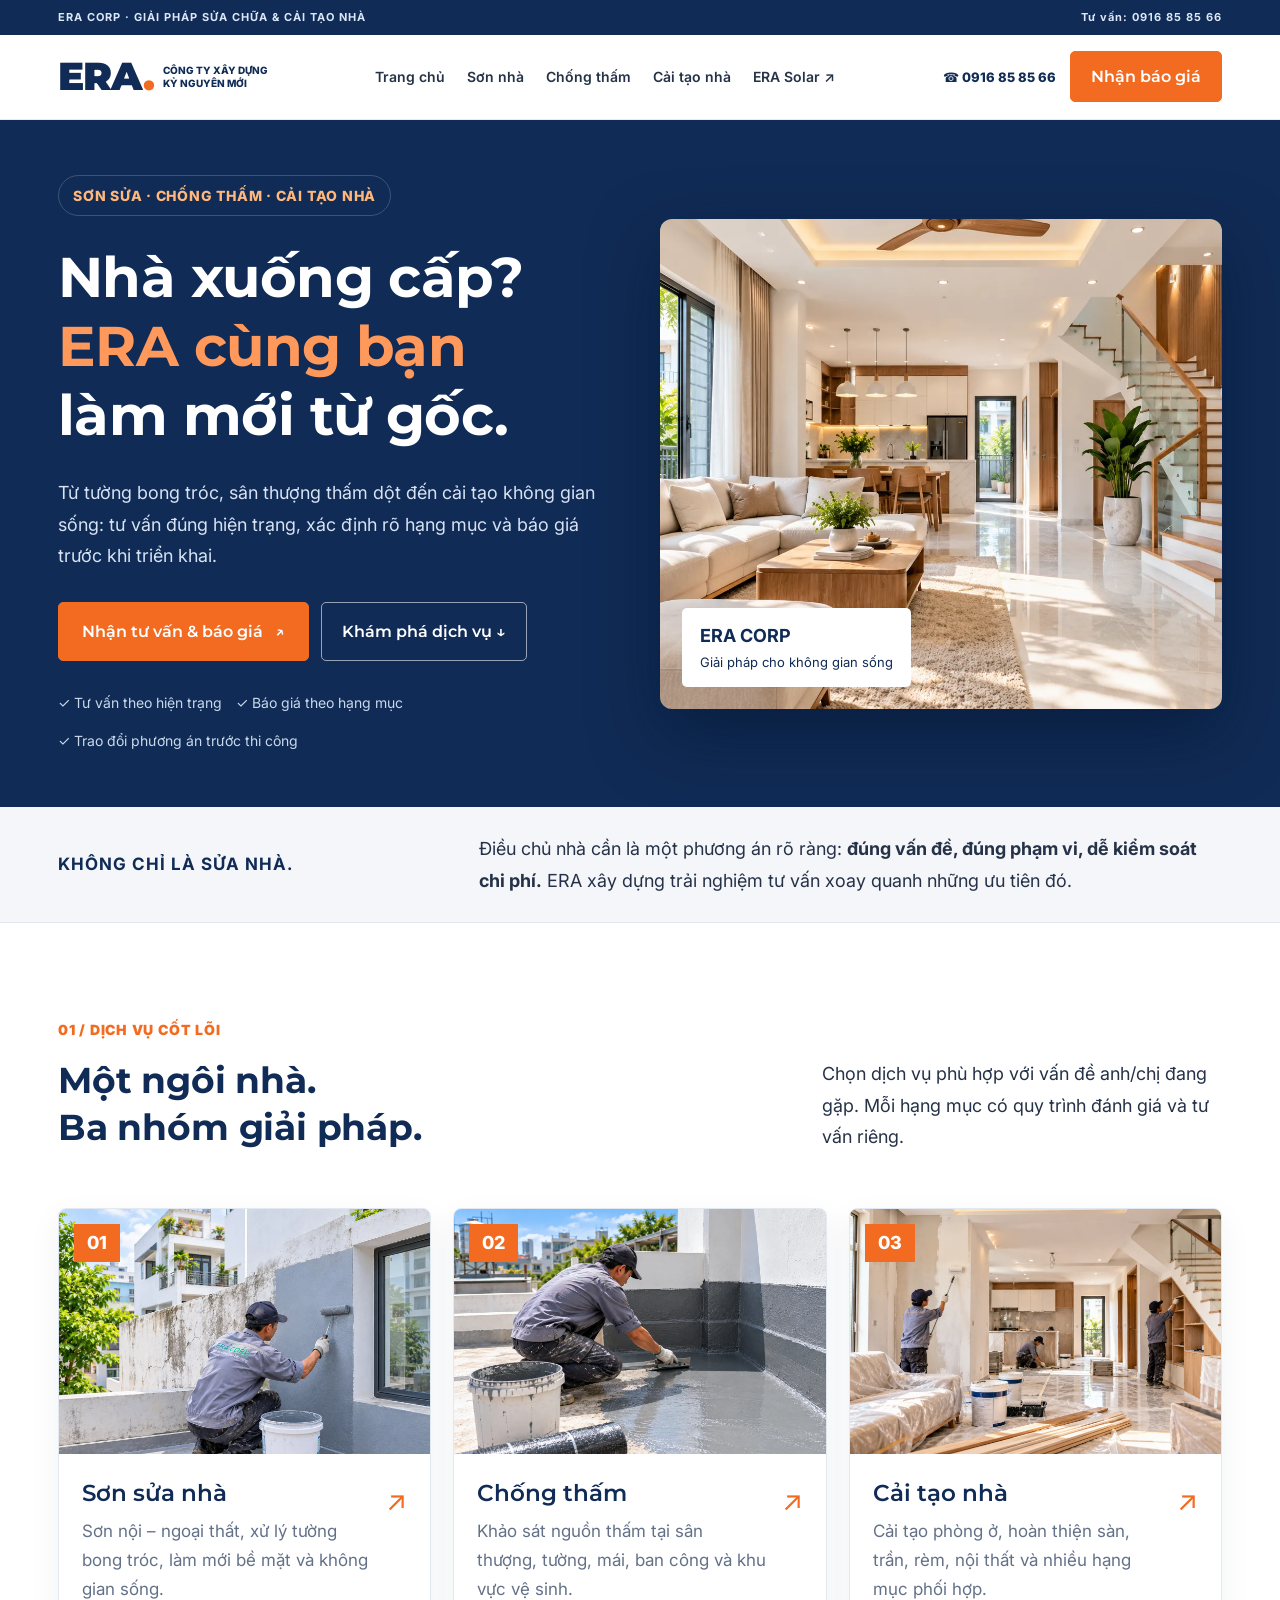
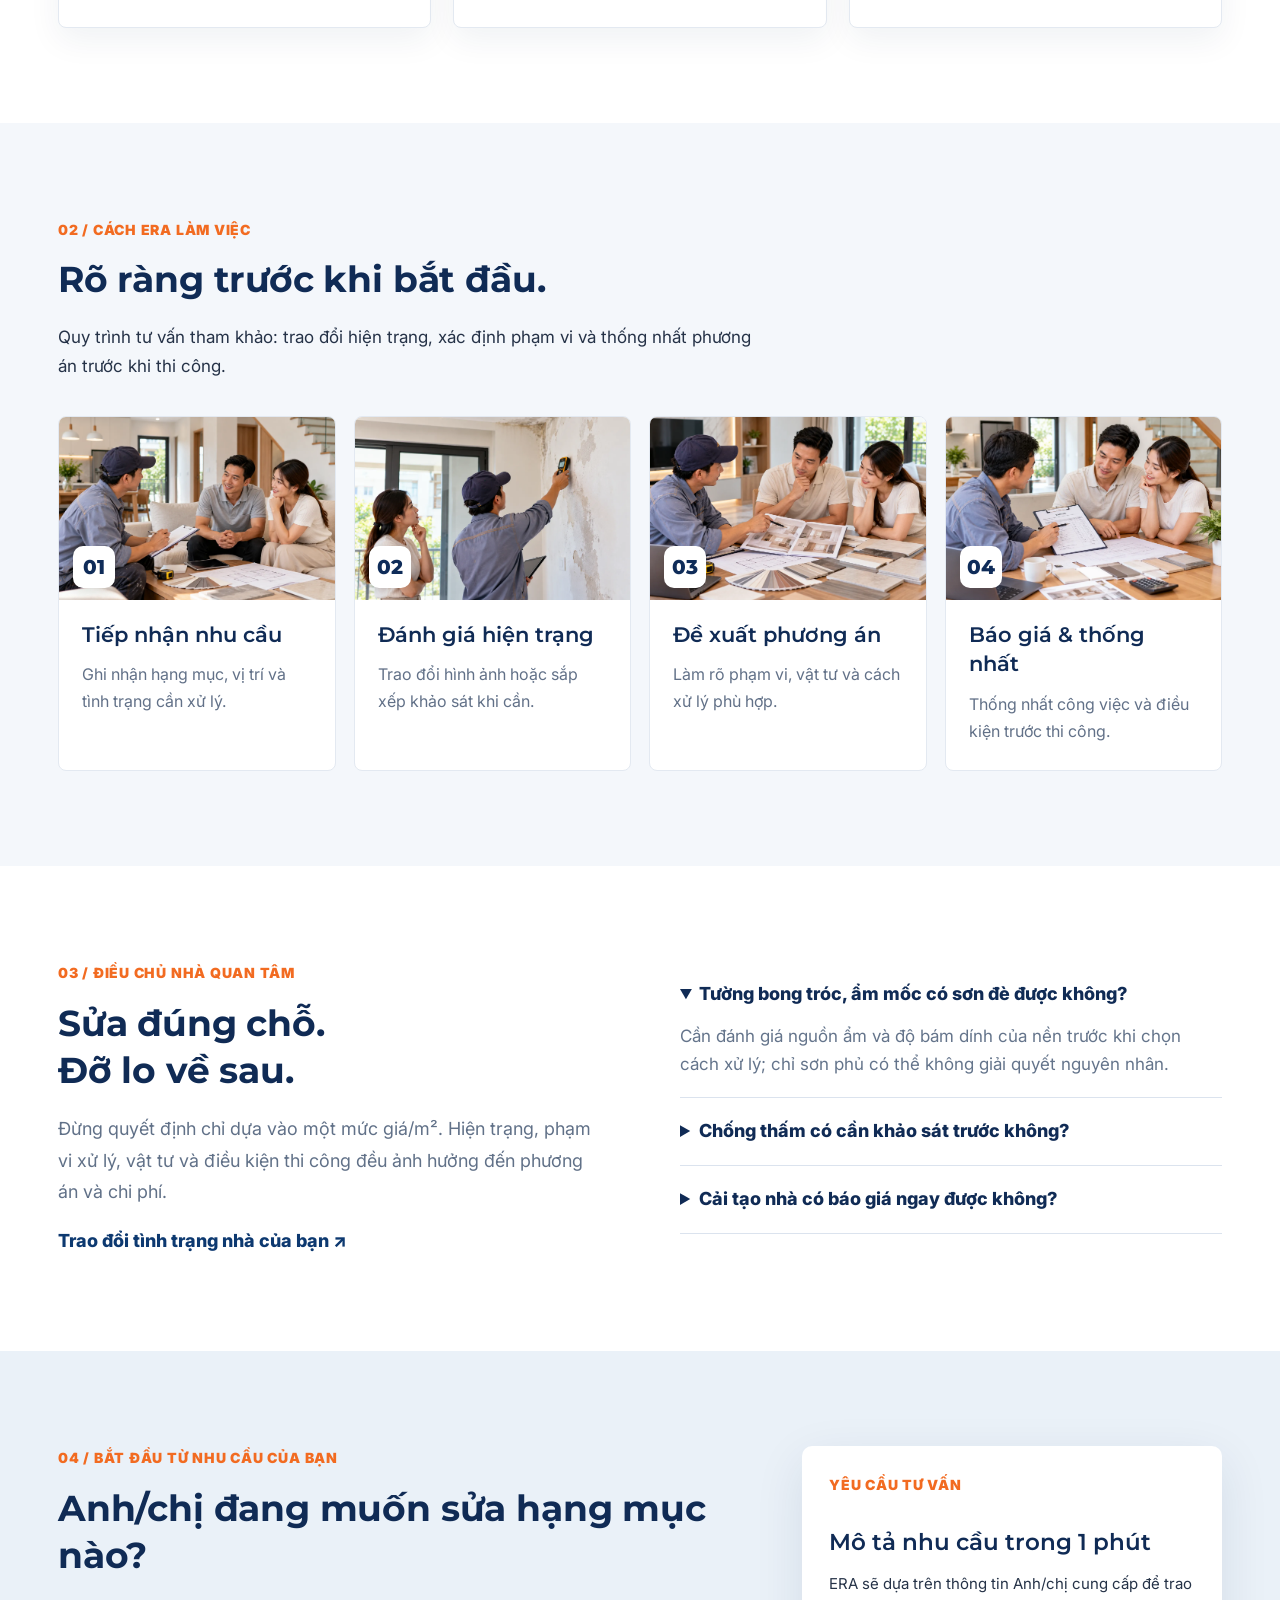
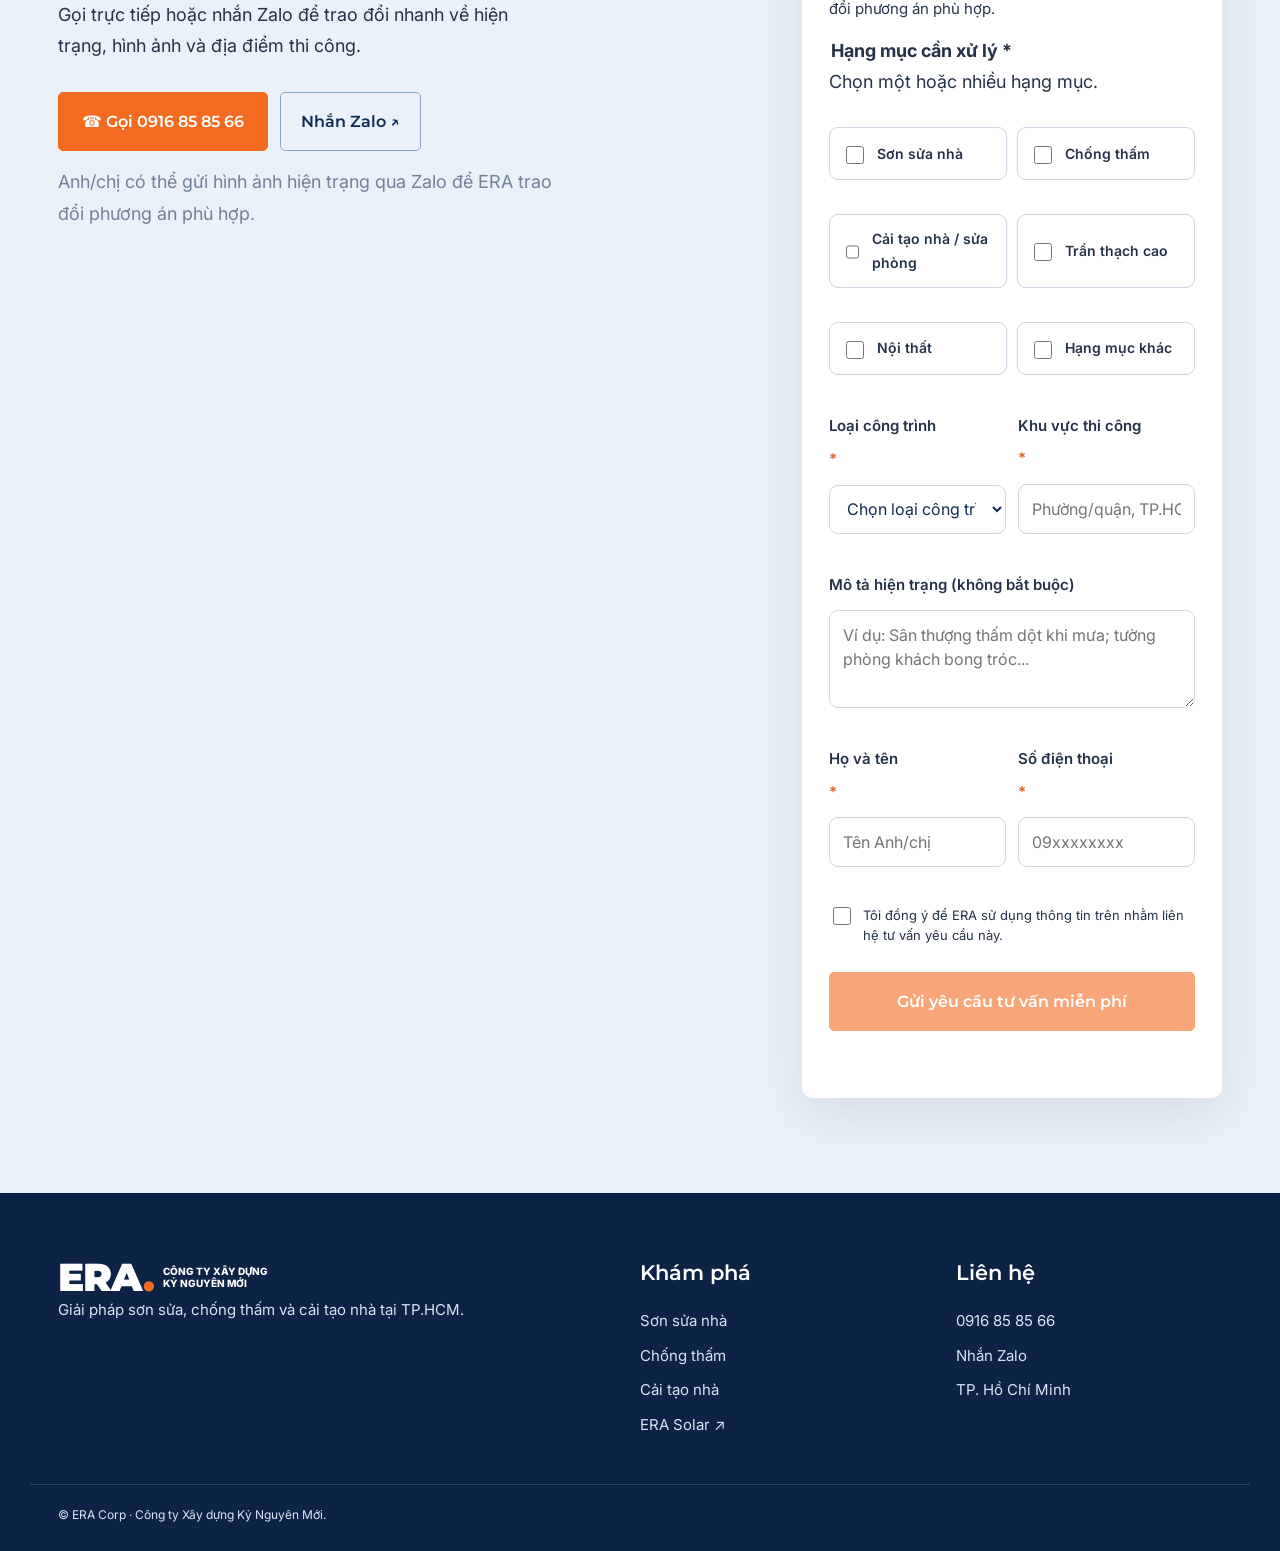
==== index.html @ efccf872 "Remove Zalo handoff and keep single direct lead submission CTA" ====
<!doctype html><html lang="vi"><head><meta charset="utf-8"><meta name="viewport" content="width=device-width,initial-scale=1"><meta name="description" content="ERA Corp - tư vấn sơn sửa nhà, chống thấm và cải tạo nhà tại TP.HCM. Trao đổi hiện trạng, nhận phương án và báo giá theo hạng mục."><title>ERA Corp | Sơn sửa, Chống thấm & Cải tạo nhà TP.HCM</title><link rel="stylesheet" href="./assets/css/style.css?v=20261025multi2"><link rel="preconnect" href="https://fonts.googleapis.com"><link rel="preconnect" href="https://fonts.gstatic.com" crossorigin><link href="https://fonts.googleapis.com/css2?family=Inter:wght@400;500;600;700;800&family=Montserrat:wght@600;700;800;900&display=swap" rel="stylesheet"></head><body>
<div class="topstrip"><div class="wrap topinner"><span>ERA CORP · GIẢI PHÁP SỬA CHỮA & CẢI TẠO NHÀ</span><a href="tel:0916858566">Tư vấn: 0916 85 85 66</a></div></div>
<header class="header"><div class="wrap nav"><a class="brandmark" href="./"><strong>ERA<span>.</span></strong><small>CÔNG TY XÂY DỰNG<br>KỶ NGUYÊN MỚI</small></a><nav class="links" id="era-navigation"><a href="./">Trang chủ</a><a href="./son-nha/">Sơn nhà</a><a href="./chong-tham/">Chống thấm</a><a href="./cai-tao-nha/">Cải tạo nhà</a><a href="https://solar.eracorp.vn/" target="_blank" rel="noopener noreferrer">ERA Solar ↗</a></nav><div class="navright"><a class="navphone" href="tel:0916858566">☎ 0916 85 85 66</a><a class="btn" href="#tu-van">Nhận báo giá</a><button class="menu-toggle" type="button" aria-label="Mở menu" aria-expanded="false" aria-controls="era-navigation">☰</button></div></div></header>
<main><section class="newhero"><div class="wrap herowrap"><div class="hero-copy"><div class="pill">SƠN SỬA · CHỐNG THẤM · CẢI TẠO NHÀ</div><h1>Nhà xuống cấp?<br><em>ERA cùng bạn</em><br>làm mới từ gốc.</h1><p class="hero-desc">Từ tường bong tróc, sân thượng thấm dột đến cải tạo không gian sống: tư vấn đúng hiện trạng, xác định rõ hạng mục và báo giá trước khi triển khai.</p><div class="hero-buttons"><a class="btn btn-large" href="#tu-van">Nhận tư vấn & báo giá <span>↗</span></a><a class="btn btn-ghost" href="#dich-vu">Khám phá dịch vụ ↓</a></div><div class="trustline"><span>✓ Tư vấn theo hiện trạng</span><span>✓ Báo giá theo hạng mục</span><span>✓ Trao đổi phương án trước thi công</span></div></div><div class="hero-photo"><img width="1600" height="900" src="./assets/Phòng khách hiện đại ngập nắng (1).webp" alt="Không gian nhà phố Việt Nam sáng thoáng sau cải tạo" loading="eager"><div class="photo-tag"><b>ERA CORP</b><span>Giải pháp cho không gian sống</span></div></div></div></section>
<section class="introline"><div class="wrap intro-grid"><b>KHÔNG CHỈ LÀ SỬA NHÀ.</b><p>Điều chủ nhà cần là một phương án rõ ràng: <strong>đúng vấn đề, đúng phạm vi, dễ kiểm soát chi phí.</strong> ERA xây dựng trải nghiệm tư vấn xoay quanh những ưu tiên đó.</p></div></section>
<section class="section" id="dich-vu"><div class="wrap"><div class="section-heading"><div><div class="eyebrow">01 / DỊCH VỤ CỐT LÕI</div><h2>Một ngôi nhà.<br>Ba nhóm giải pháp.</h2></div><p>Chọn dịch vụ phù hợp với vấn đề anh/chị đang gặp. Mỗi hạng mục có quy trình đánh giá và tư vấn riêng.</p></div><div class="service-grid">
<a class="service-card" href="./son-nha/"><div class="service-img"><img width="1200" height="900" src="./assets/Thợ sơn chống thấm cải tạo tường nhà.webp" alt="Thợ Việt Nam sơn sửa làm mới không gian sống" loading="lazy"><span>01</span></div><div class="service-body"><div><h3>Sơn sửa nhà</h3><p>Sơn nội – ngoại thất, xử lý tường bong tróc, làm mới bề mặt và không gian sống.</p></div><span class="arrow">↗</span></div></a>
<a class="service-card" href="./chong-tham/"><div class="service-img"><img width="1200" height="900" src="./assets/Thợ thi công chống thấm sân thượng.webp" alt="Thợ thi công chống thấm sân thượng nhà phố Việt Nam" loading="lazy"><span>02</span></div><div class="service-body"><div><h3>Chống thấm</h3><p>Khảo sát nguồn thấm tại sân thượng, tường, mái, ban công và khu vực vệ sinh.</p></div><span class="arrow">↗</span></div></a>
<a class="service-card" href="./cai-tao-nha/"><div class="service-img"><img width="1200" height="900" src="./assets/Cải tạo không gian sống hiện đại.webp" alt="Cải tạo nhà phố nâng cao công năng sử dụng" loading="lazy"><span>03</span></div><div class="service-body"><div><h3>Cải tạo nhà</h3><p>Cải tạo phòng ở, hoàn thiện sàn, trần, rèm, nội thất và nhiều hạng mục phối hợp.</p></div><span class="arrow">↗</span></div></a></div></div></section>
<section class="section process"><div class="wrap"><div class="eyebrow">02 / CÁCH ERA LÀM VIỆC</div><h2>Rõ ràng trước khi bắt đầu.</h2><p class="process-intro">Quy trình tư vấn tham khảo: trao đổi hiện trạng, xác định phạm vi và thống nhất phương án trước khi thi công.</p><div class="steps"><div class="step-card"><div class="step-visual"><img src="./assets/Tư vấn cải tạo nhà hiện đại (1).webp" alt="Tiếp nhận nhu cầu cải tạo sửa chữa nhà" width="1200" height="900" loading="lazy" decoding="async" onerror="this.hidden=true;this.nextElementSibling.hidden=false"><span class="step-image-fallback" hidden><svg viewBox="0 0 24 24" aria-hidden="true" fill="none" stroke="currentColor" stroke-width="1.8" stroke-linecap="round" stroke-linejoin="round"><path d="M7 3h10a2 2 0 0 1 2 2v14a2 2 0 0 1-2 2H7a2 2 0 0 1-2-2V5a2 2 0 0 1 2-2Z"/><path d="M10 17h4M9 7h6M9 11h4"/></svg></span><span class="step-number">01</span></div><h3>Tiếp nhận nhu cầu</h3><p>Ghi nhận hạng mục, vị trí và tình trạng cần xử lý.</p></div><div class="step-card"><div class="step-visual"><img src="./assets/Kiểm tra tường hư hỏng trong nhà.webp" alt="Kỹ thuật viên kiểm tra đánh giá hiện trạng tường nhà" width="1200" height="900" loading="lazy" decoding="async" onerror="this.hidden=true;this.nextElementSibling.hidden=false"><span class="step-image-fallback" hidden><svg viewBox="0 0 24 24" aria-hidden="true" fill="none" stroke="currentColor" stroke-width="1.8" stroke-linecap="round" stroke-linejoin="round"><path d="M3 20l6-6M10 4a7 7 0 1 1 0 14 7 7 0 0 1 0-14Z"/><path d="M7 11l2 2 4-5"/></svg></span><span class="step-number">02</span></div><h3>Đánh giá hiện trạng</h3><p>Trao đổi hình ảnh hoặc sắp xếp khảo sát khi cần.</p></div><div class="step-card"><div class="step-visual"><img src="./assets/Tư vấn thiết kế nội thất hiện đại.webp" alt="Trao đổi phương án cải tạo và lựa chọn vật tư" width="1200" height="900" loading="lazy" decoding="async" onerror="this.hidden=true;this.nextElementSibling.hidden=false"><span class="step-image-fallback" hidden><svg viewBox="0 0 24 24" aria-hidden="true" fill="none" stroke="currentColor" stroke-width="1.8" stroke-linecap="round" stroke-linejoin="round"><path d="M4 4h16v16H4zM9 4v16M4 10h16M13 14h4M13 17h3"/></svg></span><span class="step-number">03</span></div><h3>Đề xuất phương án</h3><p>Làm rõ phạm vi, vật tư và cách xử lý phù hợp.</p></div><div class="step-card"><div class="step-visual"><img src="./assets/Tư vấn báo giá cải tạo nhà.webp" alt="Tư vấn báo giá và thống nhất hạng mục thi công" width="1200" height="900" loading="lazy" decoding="async" onerror="this.hidden=true;this.nextElementSibling.hidden=false"><span class="step-image-fallback" hidden><svg viewBox="0 0 24 24" aria-hidden="true" fill="none" stroke="currentColor" stroke-width="1.8" stroke-linecap="round" stroke-linejoin="round"><path d="M6 3h9l4 4v14H6zM15 3v5h4M9 12h7M9 16h7M9 19h4"/></svg></span><span class="step-number">04</span></div><h3>Báo giá & thống nhất</h3><p>Thống nhất công việc và điều kiện trước thi công.</p></div></div></div></section>
<section class="section pain"><div class="wrap pain-grid"><div><div class="eyebrow">03 / ĐIỀU CHỦ NHÀ QUAN TÂM</div><h2>Sửa đúng chỗ.<br>Đỡ lo về sau.</h2><p>Đừng quyết định chỉ dựa vào một mức giá/m². Hiện trạng, phạm vi xử lý, vật tư và điều kiện thi công đều ảnh hưởng đến phương án và chi phí.</p><a class="textlink" href="#tu-van">Trao đổi tình trạng nhà của bạn ↗</a></div><div class="qa"><details open><summary>Tường bong tróc, ẩm mốc có sơn đè được không?</summary><p>Cần đánh giá nguồn ẩm và độ bám dính của nền trước khi chọn cách xử lý; chỉ sơn phủ có thể không giải quyết nguyên nhân.</p></details><details><summary>Chống thấm có cần khảo sát trước không?</summary><p>Nên xác định đường nước xâm nhập, tình trạng lớp nền và khu vực liên quan trước khi chọn vật liệu.</p></details><details><summary>Cải tạo nhà có báo giá ngay được không?</summary><p>ERA có thể trao đổi phạm vi sơ bộ; báo giá chính xác cần thông tin khối lượng, vật tư và hiện trạng.</p></details></div></div></section>
<section class="section contact-section" id="tu-van"><div class="wrap contact-grid"><div><div class="eyebrow">04 / BẮT ĐẦU TỪ NHU CẦU CỦA BẠN</div><h2>Anh/chị đang muốn sửa hạng mục nào?</h2><p>Gọi trực tiếp hoặc nhắn Zalo để trao đổi nhanh về hiện trạng, hình ảnh và địa điểm thi công.</p><div class="contact-links"><a class="btn btn-large" href="tel:0916858566" data-contact="phone">☎ Gọi 0916 85 85 66</a><a class="btn btn-ghost-dark" href="https://zalo.me/0916858566" target="_blank" rel="noopener noreferrer" data-contact="zalo">Nhắn Zalo ↗</a></div><p class="small-note">Anh/chị có thể gửi hình ảnh hiện trạng qua Zalo để ERA trao đổi phương án phù hợp.</p></div><form class="lead-form era-request-form" data-lead-form aria-labelledby="lead-form-title"><div class="eyebrow">YÊU CẦU TƯ VẤN</div><h3 id="lead-form-title">Mô tả nhu cầu trong 1 phút</h3><p class="form-intro">ERA sẽ dựa trên thông tin Anh/chị cung cấp để trao đổi phương án phù hợp.</p><fieldset class="service-picks"><legend>Hạng mục cần xử lý *</legend><p>Chọn một hoặc nhiều hạng mục.</p><div class="service-picks-grid"><label><input type="checkbox" name="services" value="Sơn sửa nhà"><span>Sơn sửa nhà</span></label><label><input type="checkbox" name="services" value="Chống thấm"><span>Chống thấm</span></label><label><input type="checkbox" name="services" value="Cải tạo nhà / sửa phòng"><span>Cải tạo nhà / sửa phòng</span></label><label><input type="checkbox" name="services" value="Trần thạch cao"><span>Trần thạch cao</span></label><label><input type="checkbox" name="services" value="Nội thất"><span>Nội thất</span></label><label><input type="checkbox" name="services" value="Hạng mục khác"><span>Hạng mục khác</span></label></div><p data-service-error hidden>Vui lòng chọn ít nhất một hạng mục.</p></fieldset><div class="form-two-col"><label>Loại công trình <span aria-hidden="true">*</span><select name="property_type" required><option value="">Chọn loại công trình</option><option>Nhà phố</option><option>Căn hộ chung cư</option><option>Nhà cấp 4</option><option>Khác</option></select></label><label>Khu vực thi công <span aria-hidden="true">*</span><input name="area" required maxlength="100" placeholder="Phường/quận, TP.HCM" autocomplete="address-level2"></label></div><label>Mô tả hiện trạng (không bắt buộc)<textarea name="message" rows="3" maxlength="1200" placeholder="Ví dụ: Sân thượng thấm dột khi mưa; tường phòng khách bong tróc..."></textarea></label><div class="form-two-col"><label>Họ và tên <span aria-hidden="true">*</span><input name="name" required maxlength="100" autocomplete="name" placeholder="Tên Anh/chị"></label><label>Số điện thoại <span aria-hidden="true">*</span><input name="phone" type="tel" required inputmode="tel" autocomplete="tel" pattern="0[0-9]{9}" title="Nhập 10 chữ số, bắt đầu bằng số 0" placeholder="09xxxxxxxx"></label></div><label class="form-consent"><input type="checkbox" name="consent" required> <span>Tôi đồng ý để ERA sử dụng thông tin trên nhằm liên hệ tư vấn yêu cầu này.</span></label><button type="submit" class="btn btn-large">Gửi yêu cầu tư vấn miễn phí</button><p data-lead-feedback role="status" aria-live="polite" style="margin-top:12px;font-size:14px"></p></form></div></section></main>
<footer class="footer"><div class="wrap footer-grid"><div><div class="brandmark"><strong>ERA<span>.</span></strong><small>CÔNG TY XÂY DỰNG<br>KỶ NGUYÊN MỚI</small></div><p>Giải pháp sơn sửa, chống thấm và cải tạo nhà tại TP.HCM.</p></div><div><h3>Khám phá</h3><a href="./son-nha/">Sơn sửa nhà</a><a href="./chong-tham/">Chống thấm</a><a href="./cai-tao-nha/">Cải tạo nhà</a><a href="https://solar.eracorp.vn/" target="_blank" rel="noopener noreferrer">ERA Solar ↗</a></div><div><h3>Liên hệ</h3><a href="tel:0916858566">0916 85 85 66</a><a href="https://zalo.me/0916858566" target="_blank" rel="noopener noreferrer">Nhắn Zalo</a><p>TP. Hồ Chí Minh</p></div></div><div class="wrap copyright">© ERA Corp · Công ty Xây dựng Kỷ Nguyên Mới.</div></footer>
<div class="mobile-cta"><a href="tel:0916858566" data-contact="phone">☎ Gọi tư vấn</a><a href="https://zalo.me/0916858566" target="_blank" rel="noopener noreferrer" data-contact="zalo">Nhắn Zalo ↗</a></div><script src="./assets/js/main.js?v=20261026lead2" defer></script></body></html>
---- assets/css/style.css ----
:root{--navy:#102b55;--blue:#0d3970;--orange:#f26b21;--text:#253247;--soft:#f5f7fa}*{box-sizing:border-box}html{scroll-behavior:smooth}body{margin:0;font-family:Arial,sans-serif;color:var(--text);line-height:1.65}a{text-decoration:none;color:inherit}img{max-width:100%;display:block}.wrap{max-width:1220px;padding:0 28px;margin:auto}.topstrip{background:#102b55;color:#dce7f7;font-size:11px;font-weight:700;letter-spacing:1px}.topinner{display:flex;justify-content:space-between;padding-top:8px;padding-bottom:8px}.header{background:white;position:sticky;top:0;z-index:20;border-bottom:1px solid #e9edf3}.nav{height:84px;display:flex;justify-content:space-between;align-items:center;gap:20px}.brandmark{display:flex;align-items:center;gap:9px;color:var(--navy)}.brandmark strong{font-size:39px;line-height:1;font-weight:900;letter-spacing:-2px}.brandmark strong span{color:var(--orange)}.brandmark small{font-size:10px;line-height:1.25;font-weight:800}.links{display:flex;gap:22px;align-items:center;font-size:14px;font-weight:700}.links a:hover,.textlink:hover{color:var(--orange)}.navright{display:flex;align-items:center;gap:14px}.navphone{font-weight:800;color:var(--navy);white-space:nowrap;font-size:13px}.btn{display:inline-flex;justify-content:center;align-items:center;gap:12px;padding:13px 20px;background:var(--orange);color:white;border:1px solid var(--orange);border-radius:5px;font-size:14px;font-weight:800;cursor:pointer}.btn-large{padding:17px 23px}.btn-ghost{background:transparent;border-color:#ffffff90;color:white}.btn-ghost-dark{background:transparent;border-color:#8ba5c9;color:var(--navy)}.menu-toggle{display:none}.newhero{background:#102b55;color:white;overflow:hidden}.herowrap{display:grid;grid-template-columns:1fr 1fr;min-height:610px;gap:40px;align-items:center}.hero-copy{padding:55px 0}.pill{display:inline-block;color:#ffb77b;border:1px solid #ffffff30;border-radius:30px;padding:8px 14px;font-size:11px;font-weight:800;letter-spacing:1.2px}h1,h2,h3,p{margin-top:0}h1{font-size:clamp(38px,4.8vw,67px);line-height:1.13;letter-spacing:-2px;margin:27px 0}h1 em{font-style:normal;color:#ff985b}.hero-desc{font-size:17px;max-width:550px;color:#d7e3f3}.hero-buttons{display:flex;flex-wrap:wrap;gap:12px;margin:30px 0}.trustline{display:flex;gap:14px;flex-wrap:wrap;font-size:12px;color:#c9d9ec}.hero-photo{height:490px;position:relative;border-radius:12px;overflow:hidden;box-shadow:0 25px 65px #03142d80}.hero-photo img{height:100%;width:100%;object-fit:cover}.photo-tag{position:absolute;bottom:22px;left:22px;display:flex;flex-direction:column;background:#fff;color:var(--navy);padding:13px 18px;border-radius:5px}.photo-tag b{font-size:18px}.photo-tag span{font-size:12px}.introline{background:#f4f6fa;border-bottom:1px solid #e2e7ef}.intro-grid{display:grid;grid-template-columns:1fr 2fr;align-items:center;gap:50px;padding-top:26px;padding-bottom:26px}.intro-grid b{font-size:17px;color:var(--navy);letter-spacing:1px}.intro-grid p{margin:0;font-size:15px}.section{padding:95px 0}.section-heading{display:flex;justify-content:space-between;align-items:end;gap:40px;margin-bottom:37px}.section-heading p{max-width:400px}.eyebrow{font-size:12px;color:var(--orange);font-weight:900;letter-spacing:1.5px;margin-bottom:15px}h2{font-size:clamp(30px,3.4vw,46px);line-height:1.2;letter-spacing:-1.2px;color:var(--navy);margin-bottom:20px}h3{color:var(--navy)}.service-grid{display:grid;grid-template-columns:repeat(3,1fr);gap:22px}.service-card{background:white;border:1px solid #e3e9f1;box-shadow:0 12px 32px #142c4810;overflow:hidden;border-radius:8px;transition:transform .2s}.service-card:hover{transform:translateY(-5px)}.service-img{height:245px;position:relative;overflow:hidden;background:#e6edf4}.service-img img{width:100%;height:100%;object-fit:cover}.service-img span{position:absolute;top:15px;left:15px;background:var(--orange);color:white;padding:4px 13px;font-weight:800}.service-body{padding:23px;display:flex;justify-content:space-between;gap:14px}.service-body h3{font-size:22px;margin-bottom:8px}.service-body p{font-size:14px;color:#637188;margin:0}.arrow{font-size:28px;color:var(--orange)}.disclaimer,.small-note{font-size:12px;color:#718198;margin-top:15px}.process{background:#f4f7fb}.steps{display:grid;grid-template-columns:repeat(4,1fr);gap:20px;margin-top:35px}.steps>div{background:white;border-radius:8px;padding:27px;border:1px solid #e3e9f1}.steps span{font-size:34px;font-weight:900;color:#e0e8f4}.steps h3{font-size:18px;margin:12px 0}.steps p{font-size:14px;color:#627188;margin:0}.pain-grid{display:grid;grid-template-columns:1fr 1fr;gap:80px}.pain-grid>div>p{color:#617188}.textlink{color:var(--blue);font-weight:800}.qa details{border-bottom:1px solid #dbe3ee;padding:18px 0}.qa summary{cursor:pointer;font-weight:800;color:var(--navy)}.qa details p{margin:12px 0 0;color:#64748b}.contact-section{background:#eaf1f8}.contact-grid{display:grid;grid-template-columns:1fr 420px;gap:65px;align-items:start}.contact-grid>div>p{max-width:500px}.contact-links{display:flex;gap:12px;flex-wrap:wrap;margin-top:30px}.lead-form{background:white;border-radius:10px;padding:27px;box-shadow:0 15px 50px #102b5519}.lead-form h3{font-size:22px}.lead-form label{display:block;font-size:13px;font-weight:700;margin:12px 0}.lead-form input,.lead-form select,.lead-form textarea{display:block;width:100%;border:1px solid #d0dae7;border-radius:5px;padding:12px;margin-top:6px;font:inherit;font-size:14px}.lead-form button{width:100%;opacity:.6;cursor:not-allowed}.footer{background:#0c2346;color:#d9e4f2;padding:65px 0 25px}.footer .brandmark,.footer h3{color:white}.footer-grid{display:grid;grid-template-columns:2fr 1fr 1fr;gap:50px}.footer-grid a{display:block;margin:9px 0}.footer-grid a:hover{color:#ff985b}.copyright{border-top:1px solid #ffffff25;margin-top:38px;padding-top:20px;font-size:12px}.mobile-cta{display:none}@media(max-width:1050px){.navphone{display:none}.links{gap:12px;font-size:12px}.navright>.btn{display:none}}@media(max-width:780px){.wrap{padding-left:18px;padding-right:18px}.topstrip{font-size:9px}.topinner span{max-width:190px}.nav{height:67px}.brandmark strong{font-size:33px}.brandmark small{font-size:8px}.menu-toggle{display:block;background:#f2f5fa;border:1px solid #dbe3ed;border-radius:6px;font-size:24px;padding:3px 12px;cursor:pointer}.links{display:none;position:absolute;top:100%;left:0;right:0;background:white;padding:20px;flex-direction:column;align-items:stretch;box-shadow:0 15px 25px #102b5520;gap:16px;font-size:15px}.links.is-open{display:flex}.herowrap,.intro-grid,.pain-grid,.contact-grid{grid-template-columns:1fr;gap:24px}.herowrap{padding-top:15px;padding-bottom:35px}.hero-copy{padding:40px 0 0}.hero-photo{height:300px}.hero-desc{font-size:16px}.section{padding:64px 0}.section-heading{display:block}.service-grid{grid-template-columns:1fr}.service-img{height:220px}.steps{grid-template-columns:1fr 1fr}.contact-grid{gap:35px}.footer-grid{grid-template-columns:1fr 1fr;gap:22px}.footer-grid>div:first-child{grid-column:span 2}.mobile-cta{display:flex;position:fixed;bottom:0;left:0;right:0;z-index:25;background:white;gap:8px;padding:10px;box-shadow:0 -5px 25px #0c234622}.mobile-cta a{flex:1;text-align:center;background:var(--orange);color:white;font-size:14px;font-weight:800;padding:12px 8px;border-radius:5px}.mobile-cta a:first-child{background:var(--navy)}.footer{padding-bottom:100px}}@media(max-width:420px){.steps{grid-template-columns:1fr}.hero-buttons .btn{width:100%}h1{font-size:40px}.topinner{gap:12px}}
/* Typography system aligned to ERA Solar (Inter + Montserrat), tuned for Vietnamese */
:root{--era-font-body:'Inter',Arial,sans-serif;--era-font-heading:'Montserrat','Inter',Arial,sans-serif}html{-webkit-text-size-adjust:100%;text-size-adjust:100%}body{font-family:var(--era-font-body);font-size:16px;line-height:1.65;font-synthesis:none}h1,h2,h3,.brandmark strong,.btn,.mobile-cta a{font-family:var(--era-font-heading);font-synthesis:none}h1{font-size:clamp(38px,4.7vw,62px);font-weight:800;line-height:1.19;letter-spacing:-.018em}h2{font-size:clamp(29px,3.4vw,44px);font-weight:800;line-height:1.25;letter-spacing:-.012em}h3{font-weight:700;line-height:1.35;letter-spacing:0}.brandmark strong{letter-spacing:-.02em}.hero-desc{font-family:var(--era-font-body);font-size:17px;line-height:1.72}.intro-grid p,.section-heading p,.pain-grid>div>p,.contact-grid>div>p{font-size:16px;line-height:1.7}.service-body p,.steps p,.qa details p{font-size:15px;line-height:1.7}.links{font-family:var(--era-font-body);font-size:13px;font-weight:600}.btn{font-size:13px;font-weight:800;letter-spacing:0;line-height:1.45}.lead-form input,.lead-form select,.lead-form textarea{font-family:var(--era-font-body);font-size:15px;line-height:1.5}.lead-form label{font-family:var(--era-font-body);font-size:14px}.eyebrow,.pill{letter-spacing:.07em}.service-body h3{font-size:21px}.trustline{font-size:13px}.disclaimer,.small-note{font-size:13px;line-height:1.6}@media(max-width:780px){h1{font-size:clamp(34px,8.6vw,43px);line-height:1.23;letter-spacing:-.012em}h2{font-size:clamp(28px,7vw,36px);line-height:1.28}.hero-desc{font-size:16px}.links{font-size:15px}.btn{font-size:13px}.service-body p,.steps p{font-size:15px}}@media(max-width:420px){h1{font-size:clamp(33px,9vw,39px)}}

/* ERA Corp readable typography scale v2 — based on customer review, aligned with ERA Solar */
:root{--era-body-size:18px;--era-body-mobile:16px}body{font-family:'Inter',Arial,sans-serif;font-size:var(--era-body-size);line-height:1.7}h1,h2,h3,.brandmark strong,.btn,.mobile-cta a{font-family:'Montserrat','Inter',Arial,sans-serif}h1{font-size:clamp(48px,4.4vw,56px);font-weight:700;line-height:1.23;letter-spacing:-.01em}h2{font-size:clamp(32px,3vw,36px);font-weight:700;line-height:1.3;letter-spacing:-.005em}h3{font-weight:600;line-height:1.4;letter-spacing:0}.service-body h3{font-size:23px}.steps h3{font-size:22px}.hero-desc{font-size:18px;line-height:1.75}.intro-grid p,.section-heading p,.pain-grid>div>p,.contact-grid>div>p{font-size:18px;line-height:1.75}.service-body p,.steps p,.qa details p{font-size:17px;line-height:1.7}.btn{font-size:16px;font-weight:600;line-height:1.45;letter-spacing:0}.links{font-size:14px;line-height:1.5}.lead-form label{font-size:16px}.lead-form input,.lead-form select,.lead-form textarea{font-size:16px}.lead-form h3{font-size:23px}.eyebrow,.pill{font-size:14px;letter-spacing:.055em}.trustline{font-size:14px}.disclaimer,.small-note{font-size:13px}.footer p,.footer a{font-size:15px}.photo-tag span{font-size:13px}@media(max-width:780px){body{font-size:16px;line-height:1.7}h1{font-size:clamp(32px,8.3vw,34px);line-height:1.3;letter-spacing:0}h2{font-size:clamp(24px,6.5vw,26px);line-height:1.35;letter-spacing:0}.service-body h3,.steps h3,.lead-form h3{font-size:19px}.hero-desc,.intro-grid p,.section-heading p,.pain-grid>div>p,.contact-grid>div>p,.service-body p,.steps p,.qa details p{font-size:16px;line-height:1.75}.btn,.mobile-cta a{font-size:16px}.links{font-size:16px}.eyebrow,.pill{font-size:12px}.lead-form label,.lead-form input,.lead-form select,.lead-form textarea{font-size:16px}.footer p,.footer a{font-size:15px}.trustline{font-size:13px}}

/* Visual workflow for ERA Corp */
.step-card{overflow:hidden;padding:0 0 25px!important}.step-visual{height:150px;background:linear-gradient(135deg,#eaf2fa,#d5e4f3);display:flex;align-items:center;justify-content:center;position:relative;color:#0f2c59}.step-visual svg{width:78px;height:78px;filter:drop-shadow(0 8px 12px #0f2c5920)}.step-visual span{position:absolute;left:20px;bottom:14px;font-family:Montserrat,Inter,sans-serif;font-size:25px;font-weight:800;color:#f26b21}.step-card h3,.step-card p{margin-left:23px;margin-right:23px}.step-card h3{margin-top:20px}.step-card p{margin-bottom:0}.service-img img{object-position:center}

/* Four photo cards: keep fallback illustration until each image asset is uploaded */
.process .steps{display:grid;grid-template-columns:repeat(4,minmax(0,1fr));gap:18px}.process .step-card{min-width:0;transition:transform .22s ease,box-shadow .22s ease}.process .step-visual{height:auto;aspect-ratio:761/505;overflow:hidden;position:relative}.process .step-visual>img{display:block;width:100%;height:100%;object-fit:cover}.process .step-visual>img[hidden]{display:none}.process .step-image-fallback{width:100%;height:100%;display:flex;align-items:center;justify-content:center}.process .step-image-fallback[hidden]{display:none}.process .step-image-fallback svg{width:78px;height:78px}.process .step-number{position:absolute;left:14px;bottom:12px;display:inline-flex;align-items:center;justify-content:center;width:42px;height:42px;border-radius:10px;background:#fff;color:#0f2c59;font-size:20px;font-weight:800;box-shadow:0 3px 14px #0002}.process .step-card h3{font-size:21px}.process .step-card p{font-size:16px}@media(hover:hover) and (pointer:fine){.process .step-card:hover{transform:translateY(-4px);box-shadow:0 18px 34px #0f2c5918}}@media(max-width:800px){.process .steps{display:flex;overflow-x:auto;scroll-snap-type:x mandatory;gap:14px;padding-bottom:18px;overscroll-behavior-inline:contain;scrollbar-width:thin}.process .step-card{flex:0 0 min(84vw,340px);scroll-snap-align:start}.process .step-card h3{font-size:19px}.process .step-card p{font-size:16px}}

/* CRO: replace disabled lead form with a functional contact route */
.quick-contact{display:flex;flex-direction:column;align-items:flex-start;gap:12px}.quick-contact h3{margin:0}.quick-contact p{font-size:16px;line-height:1.65;margin:0}.quick-contact ol{margin:4px 0 10px;padding-left:22px}.quick-contact li{font-size:16px;line-height:1.65;margin:8px 0}.quick-contact .btn{width:100%;text-align:center}.process-intro{max-width:700px;font-size:17px;line-height:1.7;margin:12px 0 25px}.process .disclaimer{margin-top:12px}@media(max-width:780px){.process-intro{font-size:16px}}

/* ERA Corp compact lead form */
.era-request-form{display:grid;gap:14px}.era-request-form h3{margin:0}.era-request-form .form-intro{font-size:15px;line-height:1.65;margin:0}.era-request-form label{display:grid;gap:7px;font-size:15px;font-weight:600}.era-request-form label>span[aria-hidden]{color:#db6023}.era-request-form input:not([type=checkbox]),.era-request-form select,.era-request-form textarea{width:100%;min-width:0;border:1px solid #ccd6e2;border-radius:9px;padding:12px 13px;background:white;color:#132c4f;font:400 16px/1.5 Inter,Arial,sans-serif}.era-request-form input:focus-visible,.era-request-form select:focus-visible,.era-request-form textarea:focus-visible{outline:2px solid #f26b21;outline-offset:2px}.era-request-form .form-two-col{display:grid;grid-template-columns:1fr 1fr;gap:12px}.era-request-form .form-consent{display:flex;align-items:flex-start;gap:9px;font-size:13px;font-weight:400;line-height:1.55}.era-request-form .form-consent input{width:18px;height:18px;flex:0 0 18px;margin-top:2px}.era-request-form .form-feedback{font-size:13px;line-height:1.6;margin:0}.era-request-form .form-handoff{display:grid;gap:10px;padding:14px;border:1px solid #cbd7e4;border-radius:12px;background:#f5f8fc}.era-request-form .form-handoff[hidden]{display:none}.era-request-form .form-handoff p{margin:0;font-size:14px;line-height:1.6}.era-request-form .form-handoff textarea{font-size:14px}.era-request-form .form-handoff .btn{text-align:center}@media(max-width:600px){.era-request-form .form-two-col{grid-template-columns:1fr}}

.service-picks{border:0;padding:0;margin:0}.service-picks legend{font-weight:700}.service-picks-grid{display:grid;grid-template-columns:1fr 1fr;gap:10px}.era-request-form .service-picks-grid label{display:flex;align-items:center;gap:10px;padding:12px;border:1px solid #ccd6e2;border-radius:9px;background:white;font-size:14px;cursor:pointer}.service-picks-grid input{width:18px;height:18px;accent-color:#f26b21}.service-picks-grid label:has(input:checked){border-color:#f26b21;background:#fff7f1}@media(max-width:480px){.service-picks-grid{grid-template-columns:1fr}}
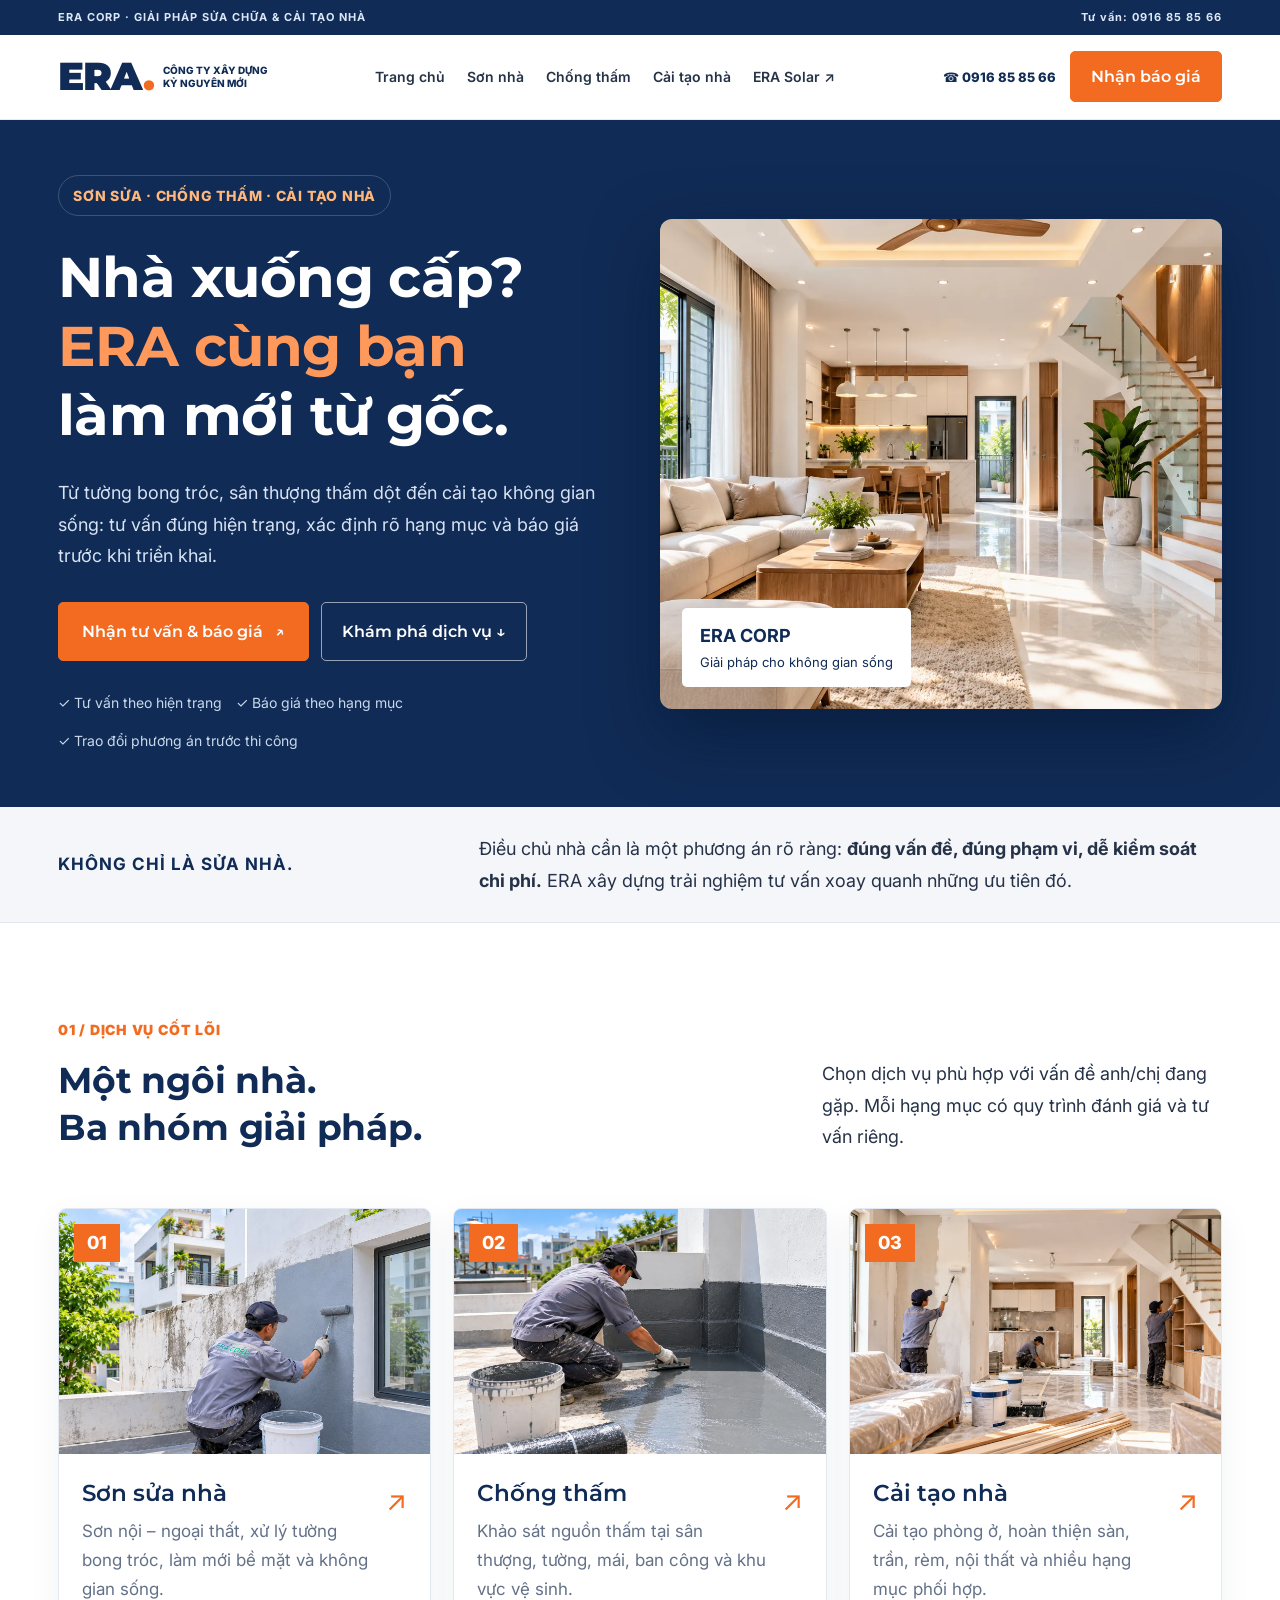
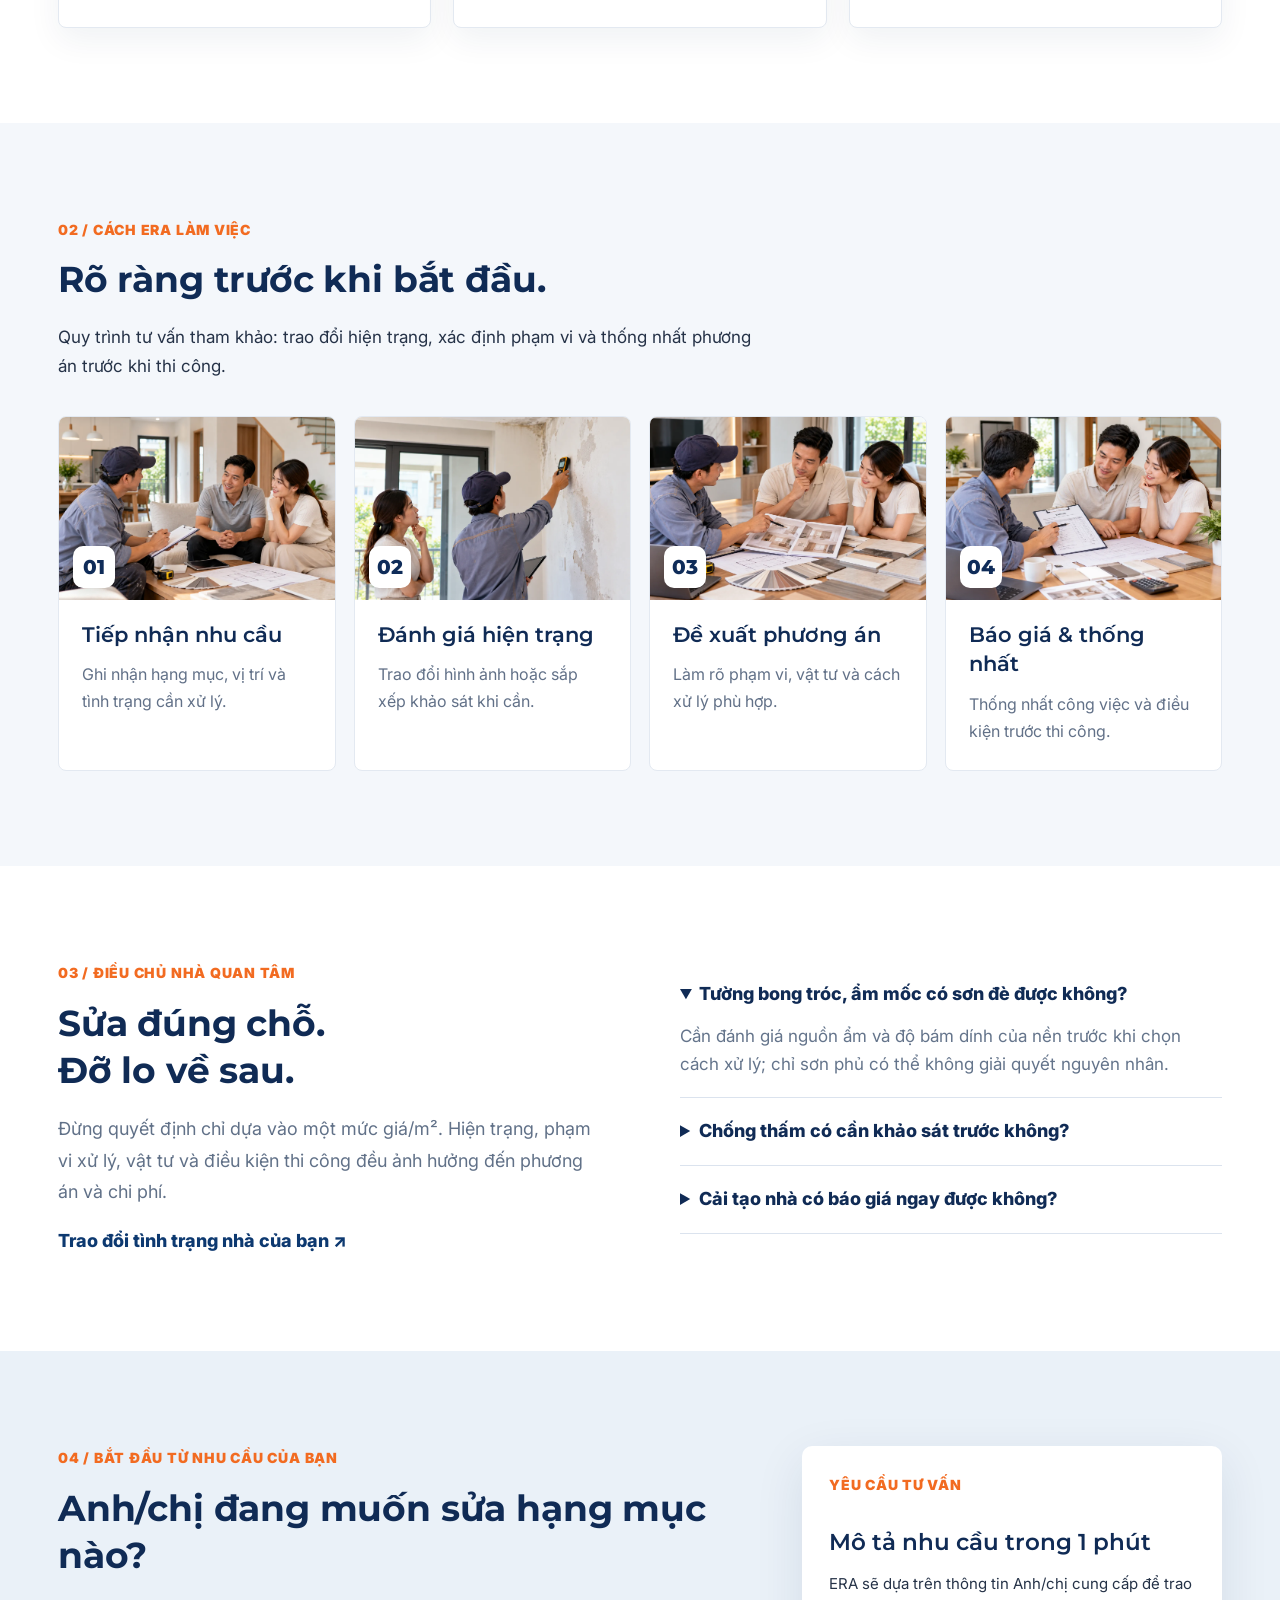
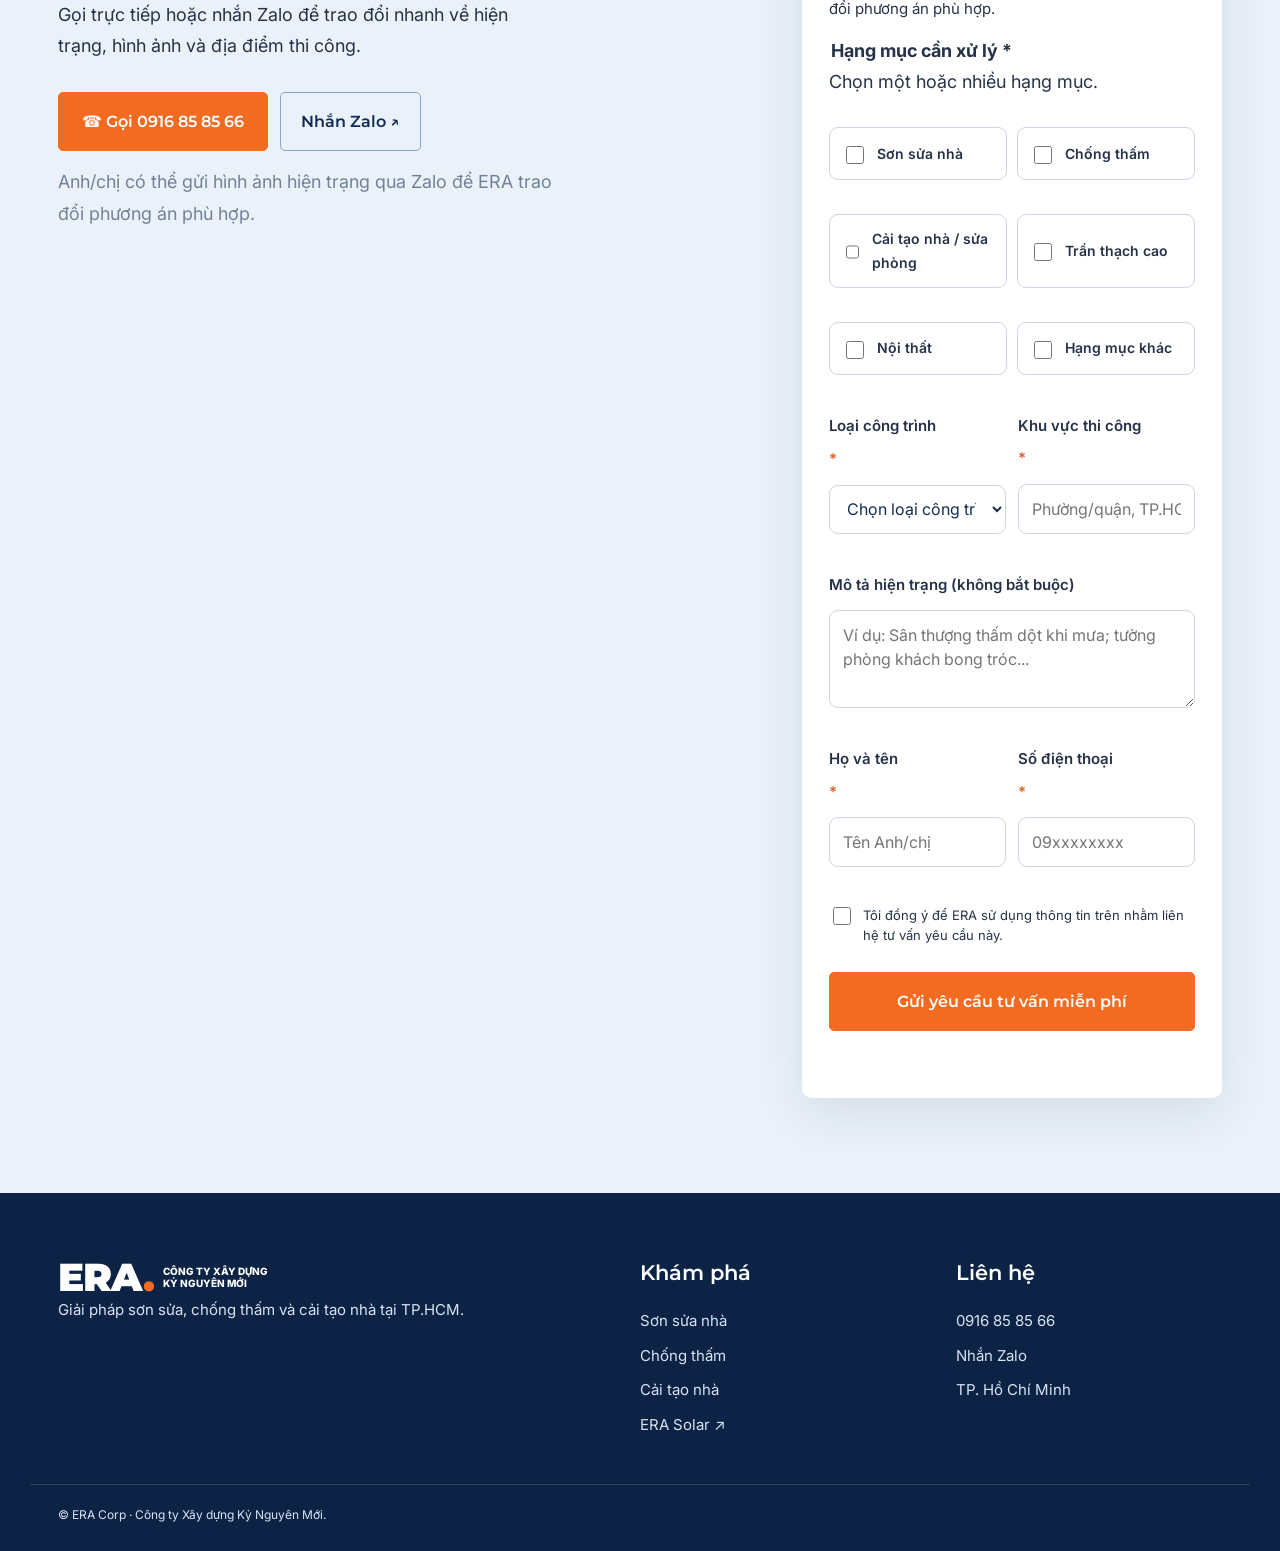
==== commit 1b07fa62: "Bust homepage CSS cache for fixed lead form submit button" ====
--- a/index.html
+++ b/index.html
@@ -1,4 +1,4 @@
-<!doctype html><html lang="vi"><head><meta charset="utf-8"><meta name="viewport" content="width=device-width,initial-scale=1"><meta name="description" content="ERA Corp - tư vấn sơn sửa nhà, chống thấm và cải tạo nhà tại TP.HCM. Trao đổi hiện trạng, nhận phương án và báo giá theo hạng mục."><title>ERA Corp | Sơn sửa, Chống thấm & Cải tạo nhà TP.HCM</title><link rel="stylesheet" href="./assets/css/style.css?v=20261025multi2"><link rel="preconnect" href="https://fonts.googleapis.com"><link rel="preconnect" href="https://fonts.gstatic.com" crossorigin><link href="https://fonts.googleapis.com/css2?family=Inter:wght@400;500;600;700;800&family=Montserrat:wght@600;700;800;900&display=swap" rel="stylesheet"></head><body>
+<!doctype html><html lang="vi"><head><meta charset="utf-8"><meta name="viewport" content="width=device-width,initial-scale=1"><meta name="description" content="ERA Corp - tư vấn sơn sửa nhà, chống thấm và cải tạo nhà tại TP.HCM. Trao đổi hiện trạng, nhận phương án và báo giá theo hạng mục."><title>ERA Corp | Sơn sửa, Chống thấm & Cải tạo nhà TP.HCM</title><link rel="stylesheet" href="./assets/css/style.css?v=20261026btnfix1"><link rel="preconnect" href="https://fonts.googleapis.com"><link rel="preconnect" href="https://fonts.gstatic.com" crossorigin><link href="https://fonts.googleapis.com/css2?family=Inter:wght@400;500;600;700;800&family=Montserrat:wght@600;700;800;900&display=swap" rel="stylesheet"></head><body>
 <div class="topstrip"><div class="wrap topinner"><span>ERA CORP · GIẢI PHÁP SỬA CHỮA & CẢI TẠO NHÀ</span><a href="tel:0916858566">Tư vấn: 0916 85 85 66</a></div></div>
 <header class="header"><div class="wrap nav"><a class="brandmark" href="./"><strong>ERA<span>.</span></strong><small>CÔNG TY XÂY DỰNG<br>KỶ NGUYÊN MỚI</small></a><nav class="links" id="era-navigation"><a href="./">Trang chủ</a><a href="./son-nha/">Sơn nhà</a><a href="./chong-tham/">Chống thấm</a><a href="./cai-tao-nha/">Cải tạo nhà</a><a href="https://solar.eracorp.vn/" target="_blank" rel="noopener noreferrer">ERA Solar ↗</a></nav><div class="navright"><a class="navphone" href="tel:0916858566">☎ 0916 85 85 66</a><a class="btn" href="#tu-van">Nhận báo giá</a><button class="menu-toggle" type="button" aria-label="Mở menu" aria-expanded="false" aria-controls="era-navigation">☰</button></div></div></header>
 <main><section class="newhero"><div class="wrap herowrap"><div class="hero-copy"><div class="pill">SƠN SỬA · CHỐNG THẤM · CẢI TẠO NHÀ</div><h1>Nhà xuống cấp?<br><em>ERA cùng bạn</em><br>làm mới từ gốc.</h1><p class="hero-desc">Từ tường bong tróc, sân thượng thấm dột đến cải tạo không gian sống: tư vấn đúng hiện trạng, xác định rõ hạng mục và báo giá trước khi triển khai.</p><div class="hero-buttons"><a class="btn btn-large" href="#tu-van">Nhận tư vấn & báo giá <span>↗</span></a><a class="btn btn-ghost" href="#dich-vu">Khám phá dịch vụ ↓</a></div><div class="trustline"><span>✓ Tư vấn theo hiện trạng</span><span>✓ Báo giá theo hạng mục</span><span>✓ Trao đổi phương án trước thi công</span></div></div><div class="hero-photo"><img width="1600" height="900" src="./assets/Phòng khách hiện đại ngập nắng (1).webp" alt="Không gian nhà phố Việt Nam sáng thoáng sau cải tạo" loading="eager"><div class="photo-tag"><b>ERA CORP</b><span>Giải pháp cho không gian sống</span></div></div></div></section>
@@ -11,4 +11,4 @@
 <section class="section pain"><div class="wrap pain-grid"><div><div class="eyebrow">03 / ĐIỀU CHỦ NHÀ QUAN TÂM</div><h2>Sửa đúng chỗ.<br>Đỡ lo về sau.</h2><p>Đừng quyết định chỉ dựa vào một mức giá/m². Hiện trạng, phạm vi xử lý, vật tư và điều kiện thi công đều ảnh hưởng đến phương án và chi phí.</p><a class="textlink" href="#tu-van">Trao đổi tình trạng nhà của bạn ↗</a></div><div class="qa"><details open><summary>Tường bong tróc, ẩm mốc có sơn đè được không?</summary><p>Cần đánh giá nguồn ẩm và độ bám dính của nền trước khi chọn cách xử lý; chỉ sơn phủ có thể không giải quyết nguyên nhân.</p></details><details><summary>Chống thấm có cần khảo sát trước không?</summary><p>Nên xác định đường nước xâm nhập, tình trạng lớp nền và khu vực liên quan trước khi chọn vật liệu.</p></details><details><summary>Cải tạo nhà có báo giá ngay được không?</summary><p>ERA có thể trao đổi phạm vi sơ bộ; báo giá chính xác cần thông tin khối lượng, vật tư và hiện trạng.</p></details></div></div></section>
 <section class="section contact-section" id="tu-van"><div class="wrap contact-grid"><div><div class="eyebrow">04 / BẮT ĐẦU TỪ NHU CẦU CỦA BẠN</div><h2>Anh/chị đang muốn sửa hạng mục nào?</h2><p>Gọi trực tiếp hoặc nhắn Zalo để trao đổi nhanh về hiện trạng, hình ảnh và địa điểm thi công.</p><div class="contact-links"><a class="btn btn-large" href="tel:0916858566" data-contact="phone">☎ Gọi 0916 85 85 66</a><a class="btn btn-ghost-dark" href="https://zalo.me/0916858566" target="_blank" rel="noopener noreferrer" data-contact="zalo">Nhắn Zalo ↗</a></div><p class="small-note">Anh/chị có thể gửi hình ảnh hiện trạng qua Zalo để ERA trao đổi phương án phù hợp.</p></div><form class="lead-form era-request-form" data-lead-form aria-labelledby="lead-form-title"><div class="eyebrow">YÊU CẦU TƯ VẤN</div><h3 id="lead-form-title">Mô tả nhu cầu trong 1 phút</h3><p class="form-intro">ERA sẽ dựa trên thông tin Anh/chị cung cấp để trao đổi phương án phù hợp.</p><fieldset class="service-picks"><legend>Hạng mục cần xử lý *</legend><p>Chọn một hoặc nhiều hạng mục.</p><div class="service-picks-grid"><label><input type="checkbox" name="services" value="Sơn sửa nhà"><span>Sơn sửa nhà</span></label><label><input type="checkbox" name="services" value="Chống thấm"><span>Chống thấm</span></label><label><input type="checkbox" name="services" value="Cải tạo nhà / sửa phòng"><span>Cải tạo nhà / sửa phòng</span></label><label><input type="checkbox" name="services" value="Trần thạch cao"><span>Trần thạch cao</span></label><label><input type="checkbox" name="services" value="Nội thất"><span>Nội thất</span></label><label><input type="checkbox" name="services" value="Hạng mục khác"><span>Hạng mục khác</span></label></div><p data-service-error hidden>Vui lòng chọn ít nhất một hạng mục.</p></fieldset><div class="form-two-col"><label>Loại công trình <span aria-hidden="true">*</span><select name="property_type" required><option value="">Chọn loại công trình</option><option>Nhà phố</option><option>Căn hộ chung cư</option><option>Nhà cấp 4</option><option>Khác</option></select></label><label>Khu vực thi công <span aria-hidden="true">*</span><input name="area" required maxlength="100" placeholder="Phường/quận, TP.HCM" autocomplete="address-level2"></label></div><label>Mô tả hiện trạng (không bắt buộc)<textarea name="message" rows="3" maxlength="1200" placeholder="Ví dụ: Sân thượng thấm dột khi mưa; tường phòng khách bong tróc..."></textarea></label><div class="form-two-col"><label>Họ và tên <span aria-hidden="true">*</span><input name="name" required maxlength="100" autocomplete="name" placeholder="Tên Anh/chị"></label><label>Số điện thoại <span aria-hidden="true">*</span><input name="phone" type="tel" required inputmode="tel" autocomplete="tel" pattern="0[0-9]{9}" title="Nhập 10 chữ số, bắt đầu bằng số 0" placeholder="09xxxxxxxx"></label></div><label class="form-consent"><input type="checkbox" name="consent" required> <span>Tôi đồng ý để ERA sử dụng thông tin trên nhằm liên hệ tư vấn yêu cầu này.</span></label><button type="submit" class="btn btn-large">Gửi yêu cầu tư vấn miễn phí</button><p data-lead-feedback role="status" aria-live="polite" style="margin-top:12px;font-size:14px"></p></form></div></section></main>
 <footer class="footer"><div class="wrap footer-grid"><div><div class="brandmark"><strong>ERA<span>.</span></strong><small>CÔNG TY XÂY DỰNG<br>KỶ NGUYÊN MỚI</small></div><p>Giải pháp sơn sửa, chống thấm và cải tạo nhà tại TP.HCM.</p></div><div><h3>Khám phá</h3><a href="./son-nha/">Sơn sửa nhà</a><a href="./chong-tham/">Chống thấm</a><a href="./cai-tao-nha/">Cải tạo nhà</a><a href="https://solar.eracorp.vn/" target="_blank" rel="noopener noreferrer">ERA Solar ↗</a></div><div><h3>Liên hệ</h3><a href="tel:0916858566">0916 85 85 66</a><a href="https://zalo.me/0916858566" target="_blank" rel="noopener noreferrer">Nhắn Zalo</a><p>TP. Hồ Chí Minh</p></div></div><div class="wrap copyright">© ERA Corp · Công ty Xây dựng Kỷ Nguyên Mới.</div></footer>
-<div class="mobile-cta"><a href="tel:0916858566" data-contact="phone">☎ Gọi tư vấn</a><a href="https://zalo.me/0916858566" target="_blank" rel="noopener noreferrer" data-contact="zalo">Nhắn Zalo ↗</a></div><script src="./assets/js/main.js?v=20261026lead2" defer></script></body></html>+<div class="mobile-cta"><a href="tel:0916858566" data-contact="phone">☎ Gọi tư vấn</a><a href="https://zalo.me/0916858566" target="_blank" rel="noopener noreferrer" data-contact="zalo">Nhắn Zalo ↗</a></div><script src="./assets/js/main.js?v=20261026popup2" defer></script></body></html>
--- a/assets/css/style.css
+++ b/assets/css/style.css
@@ -1,4 +1,4 @@
-:root{--navy:#102b55;--blue:#0d3970;--orange:#f26b21;--text:#253247;--soft:#f5f7fa}*{box-sizing:border-box}html{scroll-behavior:smooth}body{margin:0;font-family:Arial,sans-serif;color:var(--text);line-height:1.65}a{text-decoration:none;color:inherit}img{max-width:100%;display:block}.wrap{max-width:1220px;padding:0 28px;margin:auto}.topstrip{background:#102b55;color:#dce7f7;font-size:11px;font-weight:700;letter-spacing:1px}.topinner{display:flex;justify-content:space-between;padding-top:8px;padding-bottom:8px}.header{background:white;position:sticky;top:0;z-index:20;border-bottom:1px solid #e9edf3}.nav{height:84px;display:flex;justify-content:space-between;align-items:center;gap:20px}.brandmark{display:flex;align-items:center;gap:9px;color:var(--navy)}.brandmark strong{font-size:39px;line-height:1;font-weight:900;letter-spacing:-2px}.brandmark strong span{color:var(--orange)}.brandmark small{font-size:10px;line-height:1.25;font-weight:800}.links{display:flex;gap:22px;align-items:center;font-size:14px;font-weight:700}.links a:hover,.textlink:hover{color:var(--orange)}.navright{display:flex;align-items:center;gap:14px}.navphone{font-weight:800;color:var(--navy);white-space:nowrap;font-size:13px}.btn{display:inline-flex;justify-content:center;align-items:center;gap:12px;padding:13px 20px;background:var(--orange);color:white;border:1px solid var(--orange);border-radius:5px;font-size:14px;font-weight:800;cursor:pointer}.btn-large{padding:17px 23px}.btn-ghost{background:transparent;border-color:#ffffff90;color:white}.btn-ghost-dark{background:transparent;border-color:#8ba5c9;color:var(--navy)}.menu-toggle{display:none}.newhero{background:#102b55;color:white;overflow:hidden}.herowrap{display:grid;grid-template-columns:1fr 1fr;min-height:610px;gap:40px;align-items:center}.hero-copy{padding:55px 0}.pill{display:inline-block;color:#ffb77b;border:1px solid #ffffff30;border-radius:30px;padding:8px 14px;font-size:11px;font-weight:800;letter-spacing:1.2px}h1,h2,h3,p{margin-top:0}h1{font-size:clamp(38px,4.8vw,67px);line-height:1.13;letter-spacing:-2px;margin:27px 0}h1 em{font-style:normal;color:#ff985b}.hero-desc{font-size:17px;max-width:550px;color:#d7e3f3}.hero-buttons{display:flex;flex-wrap:wrap;gap:12px;margin:30px 0}.trustline{display:flex;gap:14px;flex-wrap:wrap;font-size:12px;color:#c9d9ec}.hero-photo{height:490px;position:relative;border-radius:12px;overflow:hidden;box-shadow:0 25px 65px #03142d80}.hero-photo img{height:100%;width:100%;object-fit:cover}.photo-tag{position:absolute;bottom:22px;left:22px;display:flex;flex-direction:column;background:#fff;color:var(--navy);padding:13px 18px;border-radius:5px}.photo-tag b{font-size:18px}.photo-tag span{font-size:12px}.introline{background:#f4f6fa;border-bottom:1px solid #e2e7ef}.intro-grid{display:grid;grid-template-columns:1fr 2fr;align-items:center;gap:50px;padding-top:26px;padding-bottom:26px}.intro-grid b{font-size:17px;color:var(--navy);letter-spacing:1px}.intro-grid p{margin:0;font-size:15px}.section{padding:95px 0}.section-heading{display:flex;justify-content:space-between;align-items:end;gap:40px;margin-bottom:37px}.section-heading p{max-width:400px}.eyebrow{font-size:12px;color:var(--orange);font-weight:900;letter-spacing:1.5px;margin-bottom:15px}h2{font-size:clamp(30px,3.4vw,46px);line-height:1.2;letter-spacing:-1.2px;color:var(--navy);margin-bottom:20px}h3{color:var(--navy)}.service-grid{display:grid;grid-template-columns:repeat(3,1fr);gap:22px}.service-card{background:white;border:1px solid #e3e9f1;box-shadow:0 12px 32px #142c4810;overflow:hidden;border-radius:8px;transition:transform .2s}.service-card:hover{transform:translateY(-5px)}.service-img{height:245px;position:relative;overflow:hidden;background:#e6edf4}.service-img img{width:100%;height:100%;object-fit:cover}.service-img span{position:absolute;top:15px;left:15px;background:var(--orange);color:white;padding:4px 13px;font-weight:800}.service-body{padding:23px;display:flex;justify-content:space-between;gap:14px}.service-body h3{font-size:22px;margin-bottom:8px}.service-body p{font-size:14px;color:#637188;margin:0}.arrow{font-size:28px;color:var(--orange)}.disclaimer,.small-note{font-size:12px;color:#718198;margin-top:15px}.process{background:#f4f7fb}.steps{display:grid;grid-template-columns:repeat(4,1fr);gap:20px;margin-top:35px}.steps>div{background:white;border-radius:8px;padding:27px;border:1px solid #e3e9f1}.steps span{font-size:34px;font-weight:900;color:#e0e8f4}.steps h3{font-size:18px;margin:12px 0}.steps p{font-size:14px;color:#627188;margin:0}.pain-grid{display:grid;grid-template-columns:1fr 1fr;gap:80px}.pain-grid>div>p{color:#617188}.textlink{color:var(--blue);font-weight:800}.qa details{border-bottom:1px solid #dbe3ee;padding:18px 0}.qa summary{cursor:pointer;font-weight:800;color:var(--navy)}.qa details p{margin:12px 0 0;color:#64748b}.contact-section{background:#eaf1f8}.contact-grid{display:grid;grid-template-columns:1fr 420px;gap:65px;align-items:start}.contact-grid>div>p{max-width:500px}.contact-links{display:flex;gap:12px;flex-wrap:wrap;margin-top:30px}.lead-form{background:white;border-radius:10px;padding:27px;box-shadow:0 15px 50px #102b5519}.lead-form h3{font-size:22px}.lead-form label{display:block;font-size:13px;font-weight:700;margin:12px 0}.lead-form input,.lead-form select,.lead-form textarea{display:block;width:100%;border:1px solid #d0dae7;border-radius:5px;padding:12px;margin-top:6px;font:inherit;font-size:14px}.lead-form button{width:100%;opacity:.6;cursor:not-allowed}.footer{background:#0c2346;color:#d9e4f2;padding:65px 0 25px}.footer .brandmark,.footer h3{color:white}.footer-grid{display:grid;grid-template-columns:2fr 1fr 1fr;gap:50px}.footer-grid a{display:block;margin:9px 0}.footer-grid a:hover{color:#ff985b}.copyright{border-top:1px solid #ffffff25;margin-top:38px;padding-top:20px;font-size:12px}.mobile-cta{display:none}@media(max-width:1050px){.navphone{display:none}.links{gap:12px;font-size:12px}.navright>.btn{display:none}}@media(max-width:780px){.wrap{padding-left:18px;padding-right:18px}.topstrip{font-size:9px}.topinner span{max-width:190px}.nav{height:67px}.brandmark strong{font-size:33px}.brandmark small{font-size:8px}.menu-toggle{display:block;background:#f2f5fa;border:1px solid #dbe3ed;border-radius:6px;font-size:24px;padding:3px 12px;cursor:pointer}.links{display:none;position:absolute;top:100%;left:0;right:0;background:white;padding:20px;flex-direction:column;align-items:stretch;box-shadow:0 15px 25px #102b5520;gap:16px;font-size:15px}.links.is-open{display:flex}.herowrap,.intro-grid,.pain-grid,.contact-grid{grid-template-columns:1fr;gap:24px}.herowrap{padding-top:15px;padding-bottom:35px}.hero-copy{padding:40px 0 0}.hero-photo{height:300px}.hero-desc{font-size:16px}.section{padding:64px 0}.section-heading{display:block}.service-grid{grid-template-columns:1fr}.service-img{height:220px}.steps{grid-template-columns:1fr 1fr}.contact-grid{gap:35px}.footer-grid{grid-template-columns:1fr 1fr;gap:22px}.footer-grid>div:first-child{grid-column:span 2}.mobile-cta{display:flex;position:fixed;bottom:0;left:0;right:0;z-index:25;background:white;gap:8px;padding:10px;box-shadow:0 -5px 25px #0c234622}.mobile-cta a{flex:1;text-align:center;background:var(--orange);color:white;font-size:14px;font-weight:800;padding:12px 8px;border-radius:5px}.mobile-cta a:first-child{background:var(--navy)}.footer{padding-bottom:100px}}@media(max-width:420px){.steps{grid-template-columns:1fr}.hero-buttons .btn{width:100%}h1{font-size:40px}.topinner{gap:12px}}
+:root{--navy:#102b55;--blue:#0d3970;--orange:#f26b21;--text:#253247;--soft:#f5f7fa}*{box-sizing:border-box}html{scroll-behavior:smooth}body{margin:0;font-family:Arial,sans-serif;color:var(--text);line-height:1.65}a{text-decoration:none;color:inherit}img{max-width:100%;display:block}.wrap{max-width:1220px;padding:0 28px;margin:auto}.topstrip{background:#102b55;color:#dce7f7;font-size:11px;font-weight:700;letter-spacing:1px}.topinner{display:flex;justify-content:space-between;padding-top:8px;padding-bottom:8px}.header{background:white;position:sticky;top:0;z-index:20;border-bottom:1px solid #e9edf3}.nav{height:84px;display:flex;justify-content:space-between;align-items:center;gap:20px}.brandmark{display:flex;align-items:center;gap:9px;color:var(--navy)}.brandmark strong{font-size:39px;line-height:1;font-weight:900;letter-spacing:-2px}.brandmark strong span{color:var(--orange)}.brandmark small{font-size:10px;line-height:1.25;font-weight:800}.links{display:flex;gap:22px;align-items:center;font-size:14px;font-weight:700}.links a:hover,.textlink:hover{color:var(--orange)}.navright{display:flex;align-items:center;gap:14px}.navphone{font-weight:800;color:var(--navy);white-space:nowrap;font-size:13px}.btn{display:inline-flex;justify-content:center;align-items:center;gap:12px;padding:13px 20px;background:var(--orange);color:white;border:1px solid var(--orange);border-radius:5px;font-size:14px;font-weight:800;cursor:pointer}.btn-large{padding:17px 23px}.btn-ghost{background:transparent;border-color:#ffffff90;color:white}.btn-ghost-dark{background:transparent;border-color:#8ba5c9;color:var(--navy)}.menu-toggle{display:none}.newhero{background:#102b55;color:white;overflow:hidden}.herowrap{display:grid;grid-template-columns:1fr 1fr;min-height:610px;gap:40px;align-items:center}.hero-copy{padding:55px 0}.pill{display:inline-block;color:#ffb77b;border:1px solid #ffffff30;border-radius:30px;padding:8px 14px;font-size:11px;font-weight:800;letter-spacing:1.2px}h1,h2,h3,p{margin-top:0}h1{font-size:clamp(38px,4.8vw,67px);line-height:1.13;letter-spacing:-2px;margin:27px 0}h1 em{font-style:normal;color:#ff985b}.hero-desc{font-size:17px;max-width:550px;color:#d7e3f3}.hero-buttons{display:flex;flex-wrap:wrap;gap:12px;margin:30px 0}.trustline{display:flex;gap:14px;flex-wrap:wrap;font-size:12px;color:#c9d9ec}.hero-photo{height:490px;position:relative;border-radius:12px;overflow:hidden;box-shadow:0 25px 65px #03142d80}.hero-photo img{height:100%;width:100%;object-fit:cover}.photo-tag{position:absolute;bottom:22px;left:22px;display:flex;flex-direction:column;background:#fff;color:var(--navy);padding:13px 18px;border-radius:5px}.photo-tag b{font-size:18px}.photo-tag span{font-size:12px}.introline{background:#f4f6fa;border-bottom:1px solid #e2e7ef}.intro-grid{display:grid;grid-template-columns:1fr 2fr;align-items:center;gap:50px;padding-top:26px;padding-bottom:26px}.intro-grid b{font-size:17px;color:var(--navy);letter-spacing:1px}.intro-grid p{margin:0;font-size:15px}.section{padding:95px 0}.section-heading{display:flex;justify-content:space-between;align-items:end;gap:40px;margin-bottom:37px}.section-heading p{max-width:400px}.eyebrow{font-size:12px;color:var(--orange);font-weight:900;letter-spacing:1.5px;margin-bottom:15px}h2{font-size:clamp(30px,3.4vw,46px);line-height:1.2;letter-spacing:-1.2px;color:var(--navy);margin-bottom:20px}h3{color:var(--navy)}.service-grid{display:grid;grid-template-columns:repeat(3,1fr);gap:22px}.service-card{background:white;border:1px solid #e3e9f1;box-shadow:0 12px 32px #142c4810;overflow:hidden;border-radius:8px;transition:transform .2s}.service-card:hover{transform:translateY(-5px)}.service-img{height:245px;position:relative;overflow:hidden;background:#e6edf4}.service-img img{width:100%;height:100%;object-fit:cover}.service-img span{position:absolute;top:15px;left:15px;background:var(--orange);color:white;padding:4px 13px;font-weight:800}.service-body{padding:23px;display:flex;justify-content:space-between;gap:14px}.service-body h3{font-size:22px;margin-bottom:8px}.service-body p{font-size:14px;color:#637188;margin:0}.arrow{font-size:28px;color:var(--orange)}.disclaimer,.small-note{font-size:12px;color:#718198;margin-top:15px}.process{background:#f4f7fb}.steps{display:grid;grid-template-columns:repeat(4,1fr);gap:20px;margin-top:35px}.steps>div{background:white;border-radius:8px;padding:27px;border:1px solid #e3e9f1}.steps span{font-size:34px;font-weight:900;color:#e0e8f4}.steps h3{font-size:18px;margin:12px 0}.steps p{font-size:14px;color:#627188;margin:0}.pain-grid{display:grid;grid-template-columns:1fr 1fr;gap:80px}.pain-grid>div>p{color:#617188}.textlink{color:var(--blue);font-weight:800}.qa details{border-bottom:1px solid #dbe3ee;padding:18px 0}.qa summary{cursor:pointer;font-weight:800;color:var(--navy)}.qa details p{margin:12px 0 0;color:#64748b}.contact-section{background:#eaf1f8}.contact-grid{display:grid;grid-template-columns:1fr 420px;gap:65px;align-items:start}.contact-grid>div>p{max-width:500px}.contact-links{display:flex;gap:12px;flex-wrap:wrap;margin-top:30px}.lead-form{background:white;border-radius:10px;padding:27px;box-shadow:0 15px 50px #102b5519}.lead-form h3{font-size:22px}.lead-form label{display:block;font-size:13px;font-weight:700;margin:12px 0}.lead-form input,.lead-form select,.lead-form textarea{display:block;width:100%;border:1px solid #d0dae7;border-radius:5px;padding:12px;margin-top:6px;font:inherit;font-size:14px}.lead-form button[type=submit]{width:100%;opacity:1;cursor:pointer;transition:opacity .2s ease,transform .2s ease}.lead-form button[type=submit]:hover:not(:disabled){filter:brightness(.97);transform:translateY(-1px)}.lead-form button[type=submit]:disabled{opacity:.65;cursor:wait;transform:none}.footer{background:#0c2346;color:#d9e4f2;padding:65px 0 25px}.footer .brandmark,.footer h3{color:white}.footer-grid{display:grid;grid-template-columns:2fr 1fr 1fr;gap:50px}.footer-grid a{display:block;margin:9px 0}.footer-grid a:hover{color:#ff985b}.copyright{border-top:1px solid #ffffff25;margin-top:38px;padding-top:20px;font-size:12px}.mobile-cta{display:none}@media(max-width:1050px){.navphone{display:none}.links{gap:12px;font-size:12px}.navright>.btn{display:none}}@media(max-width:780px){.wrap{padding-left:18px;padding-right:18px}.topstrip{font-size:9px}.topinner span{max-width:190px}.nav{height:67px}.brandmark strong{font-size:33px}.brandmark small{font-size:8px}.menu-toggle{display:block;background:#f2f5fa;border:1px solid #dbe3ed;border-radius:6px;font-size:24px;padding:3px 12px;cursor:pointer}.links{display:none;position:absolute;top:100%;left:0;right:0;background:white;padding:20px;flex-direction:column;align-items:stretch;box-shadow:0 15px 25px #102b5520;gap:16px;font-size:15px}.links.is-open{display:flex}.herowrap,.intro-grid,.pain-grid,.contact-grid{grid-template-columns:1fr;gap:24px}.herowrap{padding-top:15px;padding-bottom:35px}.hero-copy{padding:40px 0 0}.hero-photo{height:300px}.hero-desc{font-size:16px}.section{padding:64px 0}.section-heading{display:block}.service-grid{grid-template-columns:1fr}.service-img{height:220px}.steps{grid-template-columns:1fr 1fr}.contact-grid{gap:35px}.footer-grid{grid-template-columns:1fr 1fr;gap:22px}.footer-grid>div:first-child{grid-column:span 2}.mobile-cta{display:flex;position:fixed;bottom:0;left:0;right:0;z-index:25;background:white;gap:8px;padding:10px;box-shadow:0 -5px 25px #0c234622}.mobile-cta a{flex:1;text-align:center;background:var(--orange);color:white;font-size:14px;font-weight:800;padding:12px 8px;border-radius:5px}.mobile-cta a:first-child{background:var(--navy)}.footer{padding-bottom:100px}}@media(max-width:420px){.steps{grid-template-columns:1fr}.hero-buttons .btn{width:100%}h1{font-size:40px}.topinner{gap:12px}}
 /* Typography system aligned to ERA Solar (Inter + Montserrat), tuned for Vietnamese */
 :root{--era-font-body:'Inter',Arial,sans-serif;--era-font-heading:'Montserrat','Inter',Arial,sans-serif}html{-webkit-text-size-adjust:100%;text-size-adjust:100%}body{font-family:var(--era-font-body);font-size:16px;line-height:1.65;font-synthesis:none}h1,h2,h3,.brandmark strong,.btn,.mobile-cta a{font-family:var(--era-font-heading);font-synthesis:none}h1{font-size:clamp(38px,4.7vw,62px);font-weight:800;line-height:1.19;letter-spacing:-.018em}h2{font-size:clamp(29px,3.4vw,44px);font-weight:800;line-height:1.25;letter-spacing:-.012em}h3{font-weight:700;line-height:1.35;letter-spacing:0}.brandmark strong{letter-spacing:-.02em}.hero-desc{font-family:var(--era-font-body);font-size:17px;line-height:1.72}.intro-grid p,.section-heading p,.pain-grid>div>p,.contact-grid>div>p{font-size:16px;line-height:1.7}.service-body p,.steps p,.qa details p{font-size:15px;line-height:1.7}.links{font-family:var(--era-font-body);font-size:13px;font-weight:600}.btn{font-size:13px;font-weight:800;letter-spacing:0;line-height:1.45}.lead-form input,.lead-form select,.lead-form textarea{font-family:var(--era-font-body);font-size:15px;line-height:1.5}.lead-form label{font-family:var(--era-font-body);font-size:14px}.eyebrow,.pill{letter-spacing:.07em}.service-body h3{font-size:21px}.trustline{font-size:13px}.disclaimer,.small-note{font-size:13px;line-height:1.6}@media(max-width:780px){h1{font-size:clamp(34px,8.6vw,43px);line-height:1.23;letter-spacing:-.012em}h2{font-size:clamp(28px,7vw,36px);line-height:1.28}.hero-desc{font-size:16px}.links{font-size:15px}.btn{font-size:13px}.service-body p,.steps p{font-size:15px}}@media(max-width:420px){h1{font-size:clamp(33px,9vw,39px)}}
 
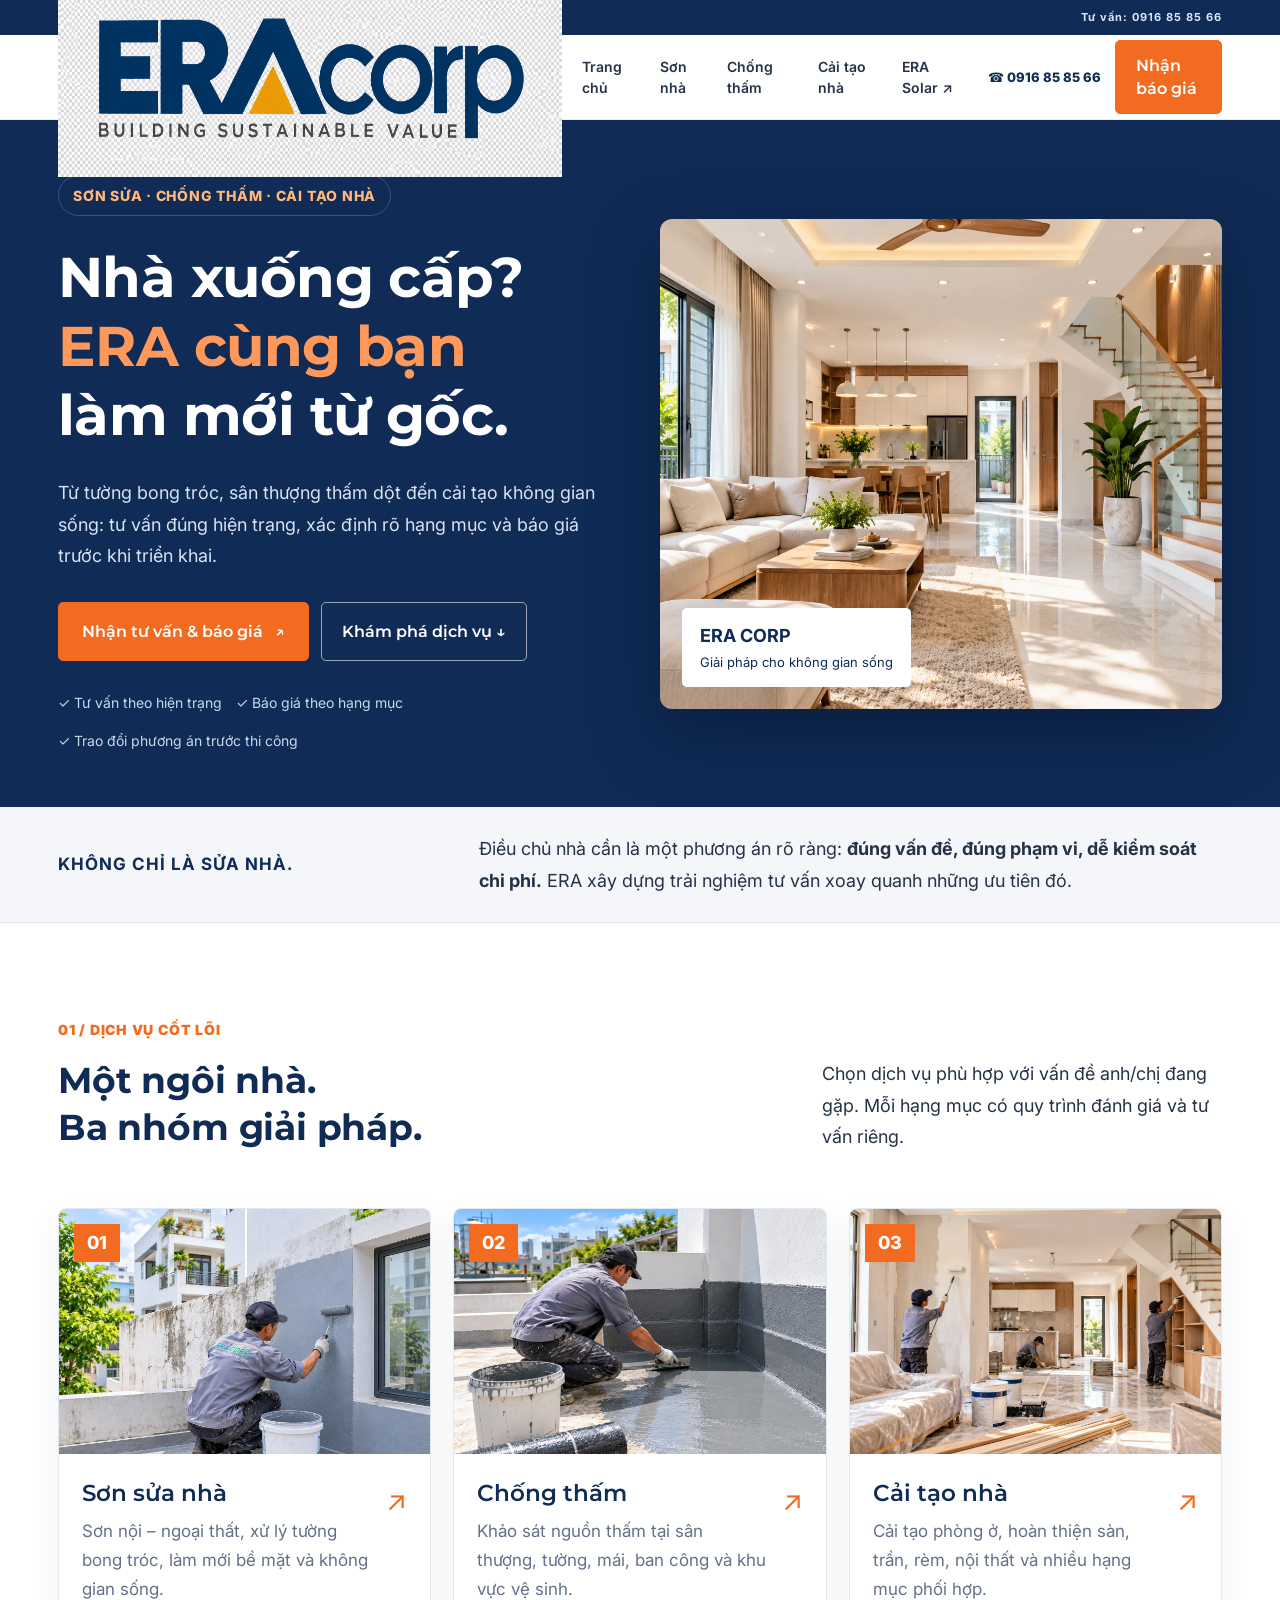
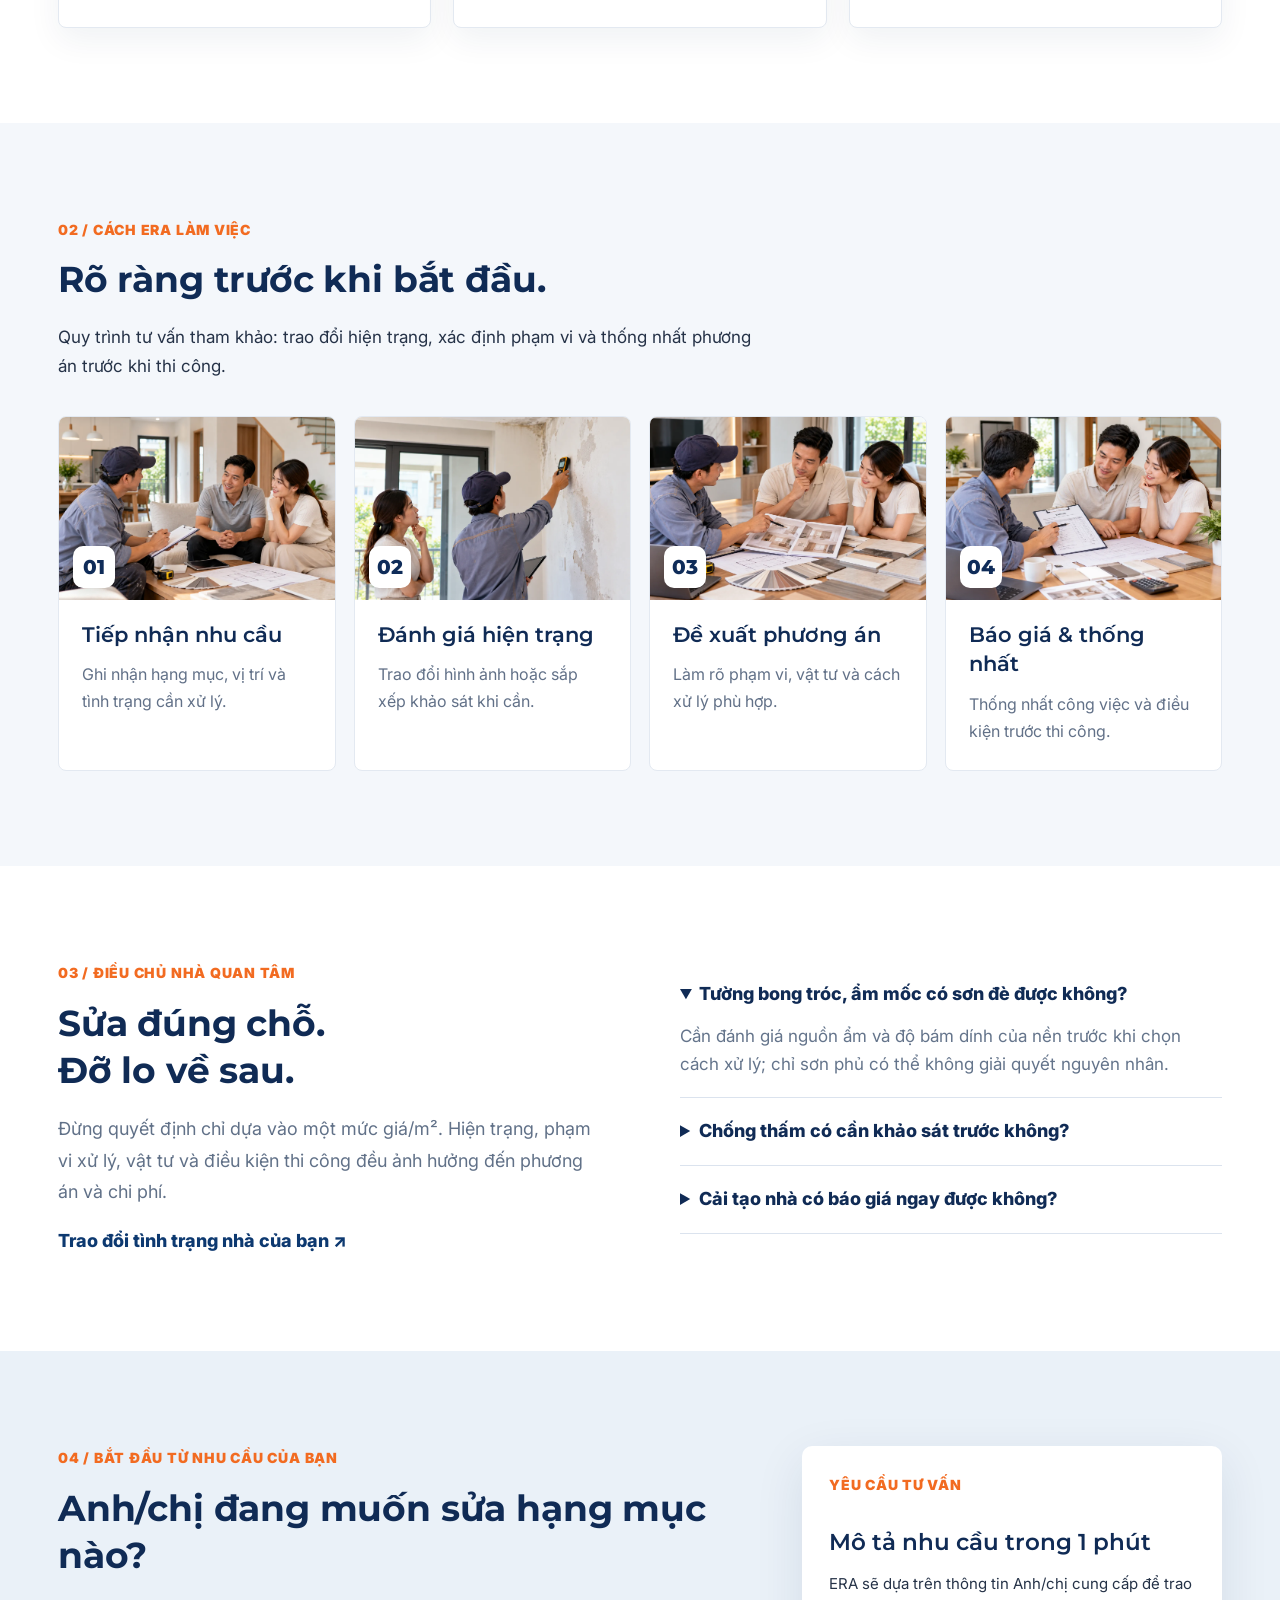
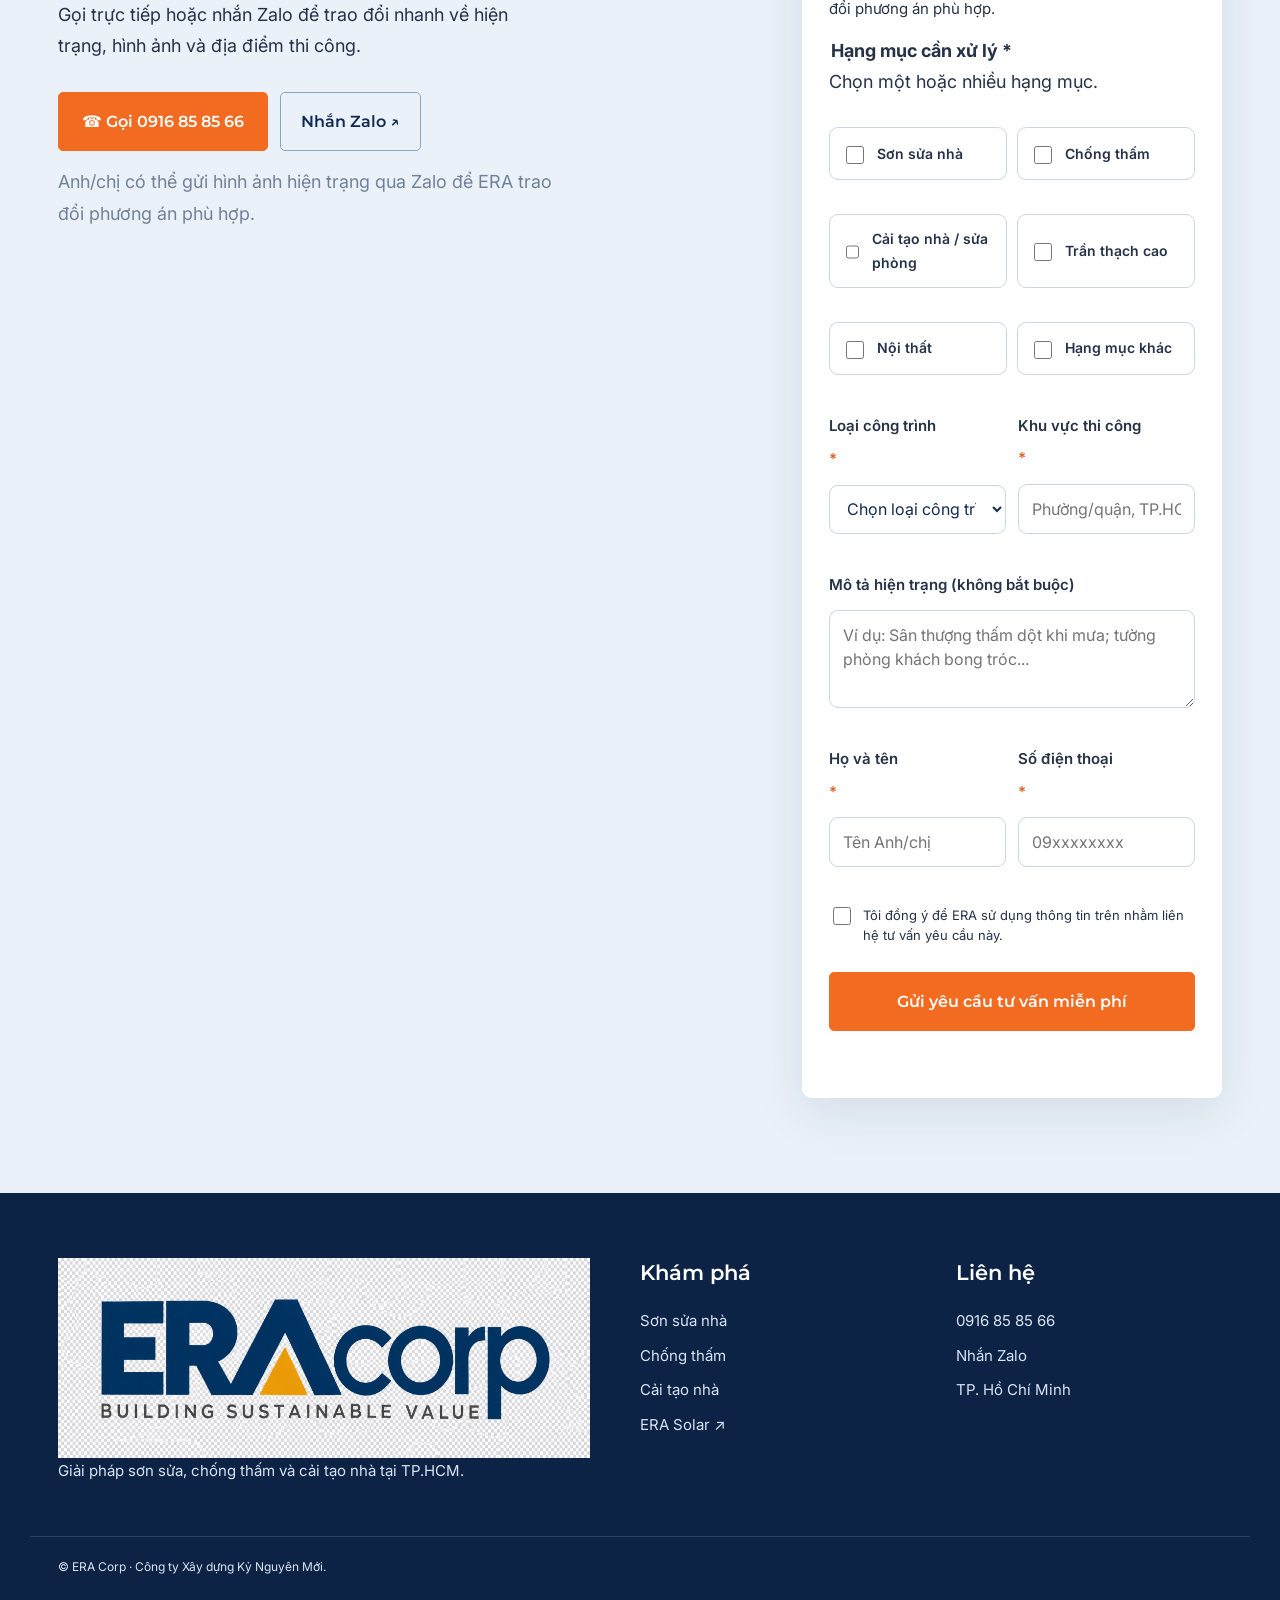
==== commit 9c71bca9: "Apply ERAcorp logos and browser icons to index.html" ====
--- a/index.html
+++ b/index.html
@@ -1,6 +1,6 @@
-<!doctype html><html lang="vi"><head><meta charset="utf-8"><meta name="viewport" content="width=device-width,initial-scale=1"><meta name="description" content="ERA Corp - tư vấn sơn sửa nhà, chống thấm và cải tạo nhà tại TP.HCM. Trao đổi hiện trạng, nhận phương án và báo giá theo hạng mục."><title>ERA Corp | Sơn sửa, Chống thấm & Cải tạo nhà TP.HCM</title><link rel="stylesheet" href="./assets/css/style.css?v=20261026btnfix1"><link rel="preconnect" href="https://fonts.googleapis.com"><link rel="preconnect" href="https://fonts.gstatic.com" crossorigin><link href="https://fonts.googleapis.com/css2?family=Inter:wght@400;500;600;700;800&family=Montserrat:wght@600;700;800;900&display=swap" rel="stylesheet"></head><body>
+<!doctype html><html lang="vi"><head><!-- Google Tag Manager --><script>(function(w,d,s,l,i){w[l]=w[l]||[];w[l].push({'gtm.start':new Date().getTime(),event:'gtm.js'});var f=d.getElementsByTagName(s)[0],j=d.createElement(s),dl=l!='dataLayer'?'&l='+l:'';j.async=true;j.src='https://www.googletagmanager.com/gtm.js?id='+i+dl;f.parentNode.insertBefore(j,f);})(window,document,'script','dataLayer','GTM-TDH3HC92');</script><!-- End Google Tag Manager --><meta charset="utf-8"><meta name="viewport" content="width=device-width,initial-scale=1"><meta name="description" content="ERA Corp - tư vấn sơn sửa nhà, chống thấm và cải tạo nhà tại TP.HCM. Trao đổi hiện trạng, nhận phương án và báo giá theo hạng mục."><title>ERA Corp | Sơn sửa, Chống thấm & Cải tạo nhà TP.HCM</title><link rel="stylesheet" href="./assets/css/style.css?v=20261026btnfix1"><link rel="preconnect" href="https://fonts.googleapis.com"><link rel="preconnect" href="https://fonts.gstatic.com" crossorigin><link href="https://fonts.googleapis.com/css2?family=Inter:wght@400;500;600;700;800&family=Montserrat:wght@600;700;800;900&display=swap" rel="stylesheet"><link rel="icon" type="image/png" sizes="512x512" href="./assets/Biểu tượng chữ A hình học xanh navy.png"><link rel="apple-touch-icon" sizes="180x180" href="./assets/Biểu tượng chữ A vàng trên nền xanh tím than.png"></head><body><!-- Google Tag Manager (noscript) --><noscript><iframe src="https://www.googletagmanager.com/ns.html?id=GTM-TDH3HC92" height="0" width="0" style="display:none;visibility:hidden"></iframe></noscript><!-- End Google Tag Manager (noscript) -->
 <div class="topstrip"><div class="wrap topinner"><span>ERA CORP · GIẢI PHÁP SỬA CHỮA & CẢI TẠO NHÀ</span><a href="tel:0916858566">Tư vấn: 0916 85 85 66</a></div></div>
-<header class="header"><div class="wrap nav"><a class="brandmark" href="./"><strong>ERA<span>.</span></strong><small>CÔNG TY XÂY DỰNG<br>KỶ NGUYÊN MỚI</small></a><nav class="links" id="era-navigation"><a href="./">Trang chủ</a><a href="./son-nha/">Sơn nhà</a><a href="./chong-tham/">Chống thấm</a><a href="./cai-tao-nha/">Cải tạo nhà</a><a href="https://solar.eracorp.vn/" target="_blank" rel="noopener noreferrer">ERA Solar ↗</a></nav><div class="navright"><a class="navphone" href="tel:0916858566">☎ 0916 85 85 66</a><a class="btn" href="#tu-van">Nhận báo giá</a><button class="menu-toggle" type="button" aria-label="Mở menu" aria-expanded="false" aria-controls="era-navigation">☰</button></div></div></header>
+<header class="header"><div class="wrap nav"><a class="brandmark" href="./"><picture class="era-logo-picture"><source media="(max-width:780px)" srcset="./assets/Logo ERAcorp với tam giác vàng.png"><img class="era-logo-image" src="./assets/Logo ERAcorp với tam giác vàng (1).png" alt="ERAcorp — Building Sustainable Value" width="600" height="200" decoding="async"></picture></a><nav class="links" id="era-navigation"><a href="./">Trang chủ</a><a href="./son-nha/">Sơn nhà</a><a href="./chong-tham/">Chống thấm</a><a href="./cai-tao-nha/">Cải tạo nhà</a><a href="https://solar.eracorp.vn/" target="_blank" rel="noopener noreferrer">ERA Solar ↗</a></nav><div class="navright"><a class="navphone" href="tel:0916858566">☎ 0916 85 85 66</a><a class="btn" href="#tu-van">Nhận báo giá</a><button class="menu-toggle" type="button" aria-label="Mở menu" aria-expanded="false" aria-controls="era-navigation">☰</button></div></div></header>
 <main><section class="newhero"><div class="wrap herowrap"><div class="hero-copy"><div class="pill">SƠN SỬA · CHỐNG THẤM · CẢI TẠO NHÀ</div><h1>Nhà xuống cấp?<br><em>ERA cùng bạn</em><br>làm mới từ gốc.</h1><p class="hero-desc">Từ tường bong tróc, sân thượng thấm dột đến cải tạo không gian sống: tư vấn đúng hiện trạng, xác định rõ hạng mục và báo giá trước khi triển khai.</p><div class="hero-buttons"><a class="btn btn-large" href="#tu-van">Nhận tư vấn & báo giá <span>↗</span></a><a class="btn btn-ghost" href="#dich-vu">Khám phá dịch vụ ↓</a></div><div class="trustline"><span>✓ Tư vấn theo hiện trạng</span><span>✓ Báo giá theo hạng mục</span><span>✓ Trao đổi phương án trước thi công</span></div></div><div class="hero-photo"><img width="1600" height="900" src="./assets/Phòng khách hiện đại ngập nắng (1).webp" alt="Không gian nhà phố Việt Nam sáng thoáng sau cải tạo" loading="eager"><div class="photo-tag"><b>ERA CORP</b><span>Giải pháp cho không gian sống</span></div></div></div></section>
 <section class="introline"><div class="wrap intro-grid"><b>KHÔNG CHỈ LÀ SỬA NHÀ.</b><p>Điều chủ nhà cần là một phương án rõ ràng: <strong>đúng vấn đề, đúng phạm vi, dễ kiểm soát chi phí.</strong> ERA xây dựng trải nghiệm tư vấn xoay quanh những ưu tiên đó.</p></div></section>
 <section class="section" id="dich-vu"><div class="wrap"><div class="section-heading"><div><div class="eyebrow">01 / DỊCH VỤ CỐT LÕI</div><h2>Một ngôi nhà.<br>Ba nhóm giải pháp.</h2></div><p>Chọn dịch vụ phù hợp với vấn đề anh/chị đang gặp. Mỗi hạng mục có quy trình đánh giá và tư vấn riêng.</p></div><div class="service-grid">
@@ -10,5 +10,5 @@
 <section class="section process"><div class="wrap"><div class="eyebrow">02 / CÁCH ERA LÀM VIỆC</div><h2>Rõ ràng trước khi bắt đầu.</h2><p class="process-intro">Quy trình tư vấn tham khảo: trao đổi hiện trạng, xác định phạm vi và thống nhất phương án trước khi thi công.</p><div class="steps"><div class="step-card"><div class="step-visual"><img src="./assets/Tư vấn cải tạo nhà hiện đại (1).webp" alt="Tiếp nhận nhu cầu cải tạo sửa chữa nhà" width="1200" height="900" loading="lazy" decoding="async" onerror="this.hidden=true;this.nextElementSibling.hidden=false"><span class="step-image-fallback" hidden><svg viewBox="0 0 24 24" aria-hidden="true" fill="none" stroke="currentColor" stroke-width="1.8" stroke-linecap="round" stroke-linejoin="round"><path d="M7 3h10a2 2 0 0 1 2 2v14a2 2 0 0 1-2 2H7a2 2 0 0 1-2-2V5a2 2 0 0 1 2-2Z"/><path d="M10 17h4M9 7h6M9 11h4"/></svg></span><span class="step-number">01</span></div><h3>Tiếp nhận nhu cầu</h3><p>Ghi nhận hạng mục, vị trí và tình trạng cần xử lý.</p></div><div class="step-card"><div class="step-visual"><img src="./assets/Kiểm tra tường hư hỏng trong nhà.webp" alt="Kỹ thuật viên kiểm tra đánh giá hiện trạng tường nhà" width="1200" height="900" loading="lazy" decoding="async" onerror="this.hidden=true;this.nextElementSibling.hidden=false"><span class="step-image-fallback" hidden><svg viewBox="0 0 24 24" aria-hidden="true" fill="none" stroke="currentColor" stroke-width="1.8" stroke-linecap="round" stroke-linejoin="round"><path d="M3 20l6-6M10 4a7 7 0 1 1 0 14 7 7 0 0 1 0-14Z"/><path d="M7 11l2 2 4-5"/></svg></span><span class="step-number">02</span></div><h3>Đánh giá hiện trạng</h3><p>Trao đổi hình ảnh hoặc sắp xếp khảo sát khi cần.</p></div><div class="step-card"><div class="step-visual"><img src="./assets/Tư vấn thiết kế nội thất hiện đại.webp" alt="Trao đổi phương án cải tạo và lựa chọn vật tư" width="1200" height="900" loading="lazy" decoding="async" onerror="this.hidden=true;this.nextElementSibling.hidden=false"><span class="step-image-fallback" hidden><svg viewBox="0 0 24 24" aria-hidden="true" fill="none" stroke="currentColor" stroke-width="1.8" stroke-linecap="round" stroke-linejoin="round"><path d="M4 4h16v16H4zM9 4v16M4 10h16M13 14h4M13 17h3"/></svg></span><span class="step-number">03</span></div><h3>Đề xuất phương án</h3><p>Làm rõ phạm vi, vật tư và cách xử lý phù hợp.</p></div><div class="step-card"><div class="step-visual"><img src="./assets/Tư vấn báo giá cải tạo nhà.webp" alt="Tư vấn báo giá và thống nhất hạng mục thi công" width="1200" height="900" loading="lazy" decoding="async" onerror="this.hidden=true;this.nextElementSibling.hidden=false"><span class="step-image-fallback" hidden><svg viewBox="0 0 24 24" aria-hidden="true" fill="none" stroke="currentColor" stroke-width="1.8" stroke-linecap="round" stroke-linejoin="round"><path d="M6 3h9l4 4v14H6zM15 3v5h4M9 12h7M9 16h7M9 19h4"/></svg></span><span class="step-number">04</span></div><h3>Báo giá & thống nhất</h3><p>Thống nhất công việc và điều kiện trước thi công.</p></div></div></div></section>
 <section class="section pain"><div class="wrap pain-grid"><div><div class="eyebrow">03 / ĐIỀU CHỦ NHÀ QUAN TÂM</div><h2>Sửa đúng chỗ.<br>Đỡ lo về sau.</h2><p>Đừng quyết định chỉ dựa vào một mức giá/m². Hiện trạng, phạm vi xử lý, vật tư và điều kiện thi công đều ảnh hưởng đến phương án và chi phí.</p><a class="textlink" href="#tu-van">Trao đổi tình trạng nhà của bạn ↗</a></div><div class="qa"><details open><summary>Tường bong tróc, ẩm mốc có sơn đè được không?</summary><p>Cần đánh giá nguồn ẩm và độ bám dính của nền trước khi chọn cách xử lý; chỉ sơn phủ có thể không giải quyết nguyên nhân.</p></details><details><summary>Chống thấm có cần khảo sát trước không?</summary><p>Nên xác định đường nước xâm nhập, tình trạng lớp nền và khu vực liên quan trước khi chọn vật liệu.</p></details><details><summary>Cải tạo nhà có báo giá ngay được không?</summary><p>ERA có thể trao đổi phạm vi sơ bộ; báo giá chính xác cần thông tin khối lượng, vật tư và hiện trạng.</p></details></div></div></section>
 <section class="section contact-section" id="tu-van"><div class="wrap contact-grid"><div><div class="eyebrow">04 / BẮT ĐẦU TỪ NHU CẦU CỦA BẠN</div><h2>Anh/chị đang muốn sửa hạng mục nào?</h2><p>Gọi trực tiếp hoặc nhắn Zalo để trao đổi nhanh về hiện trạng, hình ảnh và địa điểm thi công.</p><div class="contact-links"><a class="btn btn-large" href="tel:0916858566" data-contact="phone">☎ Gọi 0916 85 85 66</a><a class="btn btn-ghost-dark" href="https://zalo.me/0916858566" target="_blank" rel="noopener noreferrer" data-contact="zalo">Nhắn Zalo ↗</a></div><p class="small-note">Anh/chị có thể gửi hình ảnh hiện trạng qua Zalo để ERA trao đổi phương án phù hợp.</p></div><form class="lead-form era-request-form" data-lead-form aria-labelledby="lead-form-title"><div class="eyebrow">YÊU CẦU TƯ VẤN</div><h3 id="lead-form-title">Mô tả nhu cầu trong 1 phút</h3><p class="form-intro">ERA sẽ dựa trên thông tin Anh/chị cung cấp để trao đổi phương án phù hợp.</p><fieldset class="service-picks"><legend>Hạng mục cần xử lý *</legend><p>Chọn một hoặc nhiều hạng mục.</p><div class="service-picks-grid"><label><input type="checkbox" name="services" value="Sơn sửa nhà"><span>Sơn sửa nhà</span></label><label><input type="checkbox" name="services" value="Chống thấm"><span>Chống thấm</span></label><label><input type="checkbox" name="services" value="Cải tạo nhà / sửa phòng"><span>Cải tạo nhà / sửa phòng</span></label><label><input type="checkbox" name="services" value="Trần thạch cao"><span>Trần thạch cao</span></label><label><input type="checkbox" name="services" value="Nội thất"><span>Nội thất</span></label><label><input type="checkbox" name="services" value="Hạng mục khác"><span>Hạng mục khác</span></label></div><p data-service-error hidden>Vui lòng chọn ít nhất một hạng mục.</p></fieldset><div class="form-two-col"><label>Loại công trình <span aria-hidden="true">*</span><select name="property_type" required><option value="">Chọn loại công trình</option><option>Nhà phố</option><option>Căn hộ chung cư</option><option>Nhà cấp 4</option><option>Khác</option></select></label><label>Khu vực thi công <span aria-hidden="true">*</span><input name="area" required maxlength="100" placeholder="Phường/quận, TP.HCM" autocomplete="address-level2"></label></div><label>Mô tả hiện trạng (không bắt buộc)<textarea name="message" rows="3" maxlength="1200" placeholder="Ví dụ: Sân thượng thấm dột khi mưa; tường phòng khách bong tróc..."></textarea></label><div class="form-two-col"><label>Họ và tên <span aria-hidden="true">*</span><input name="name" required maxlength="100" autocomplete="name" placeholder="Tên Anh/chị"></label><label>Số điện thoại <span aria-hidden="true">*</span><input name="phone" type="tel" required inputmode="tel" autocomplete="tel" pattern="0[0-9]{9}" title="Nhập 10 chữ số, bắt đầu bằng số 0" placeholder="09xxxxxxxx"></label></div><label class="form-consent"><input type="checkbox" name="consent" required> <span>Tôi đồng ý để ERA sử dụng thông tin trên nhằm liên hệ tư vấn yêu cầu này.</span></label><button type="submit" class="btn btn-large">Gửi yêu cầu tư vấn miễn phí</button><p data-lead-feedback role="status" aria-live="polite" style="margin-top:12px;font-size:14px"></p></form></div></section></main>
-<footer class="footer"><div class="wrap footer-grid"><div><div class="brandmark"><strong>ERA<span>.</span></strong><small>CÔNG TY XÂY DỰNG<br>KỶ NGUYÊN MỚI</small></div><p>Giải pháp sơn sửa, chống thấm và cải tạo nhà tại TP.HCM.</p></div><div><h3>Khám phá</h3><a href="./son-nha/">Sơn sửa nhà</a><a href="./chong-tham/">Chống thấm</a><a href="./cai-tao-nha/">Cải tạo nhà</a><a href="https://solar.eracorp.vn/" target="_blank" rel="noopener noreferrer">ERA Solar ↗</a></div><div><h3>Liên hệ</h3><a href="tel:0916858566">0916 85 85 66</a><a href="https://zalo.me/0916858566" target="_blank" rel="noopener noreferrer">Nhắn Zalo</a><p>TP. Hồ Chí Minh</p></div></div><div class="wrap copyright">© ERA Corp · Công ty Xây dựng Kỷ Nguyên Mới.</div></footer>
+<footer class="footer"><div class="wrap footer-grid"><div><div class="brandmark"><picture class="era-logo-picture"><source media="(max-width:780px)" srcset="./assets/Logo ERAcorp với tam giác vàng.png"><img class="era-logo-image" src="./assets/Logo ERAcorp với tam giác vàng (1).png" alt="ERAcorp — Building Sustainable Value" width="600" height="200" decoding="async"></picture></div><p>Giải pháp sơn sửa, chống thấm và cải tạo nhà tại TP.HCM.</p></div><div><h3>Khám phá</h3><a href="./son-nha/">Sơn sửa nhà</a><a href="./chong-tham/">Chống thấm</a><a href="./cai-tao-nha/">Cải tạo nhà</a><a href="https://solar.eracorp.vn/" target="_blank" rel="noopener noreferrer">ERA Solar ↗</a></div><div><h3>Liên hệ</h3><a href="tel:0916858566">0916 85 85 66</a><a href="https://zalo.me/0916858566" target="_blank" rel="noopener noreferrer">Nhắn Zalo</a><p>TP. Hồ Chí Minh</p></div></div><div class="wrap copyright">© ERA Corp · Công ty Xây dựng Kỷ Nguyên Mới.</div></footer>
 <div class="mobile-cta"><a href="tel:0916858566" data-contact="phone">☎ Gọi tư vấn</a><a href="https://zalo.me/0916858566" target="_blank" rel="noopener noreferrer" data-contact="zalo">Nhắn Zalo ↗</a></div><script src="./assets/js/main.js?v=20261026popup2" defer></script></body></html>
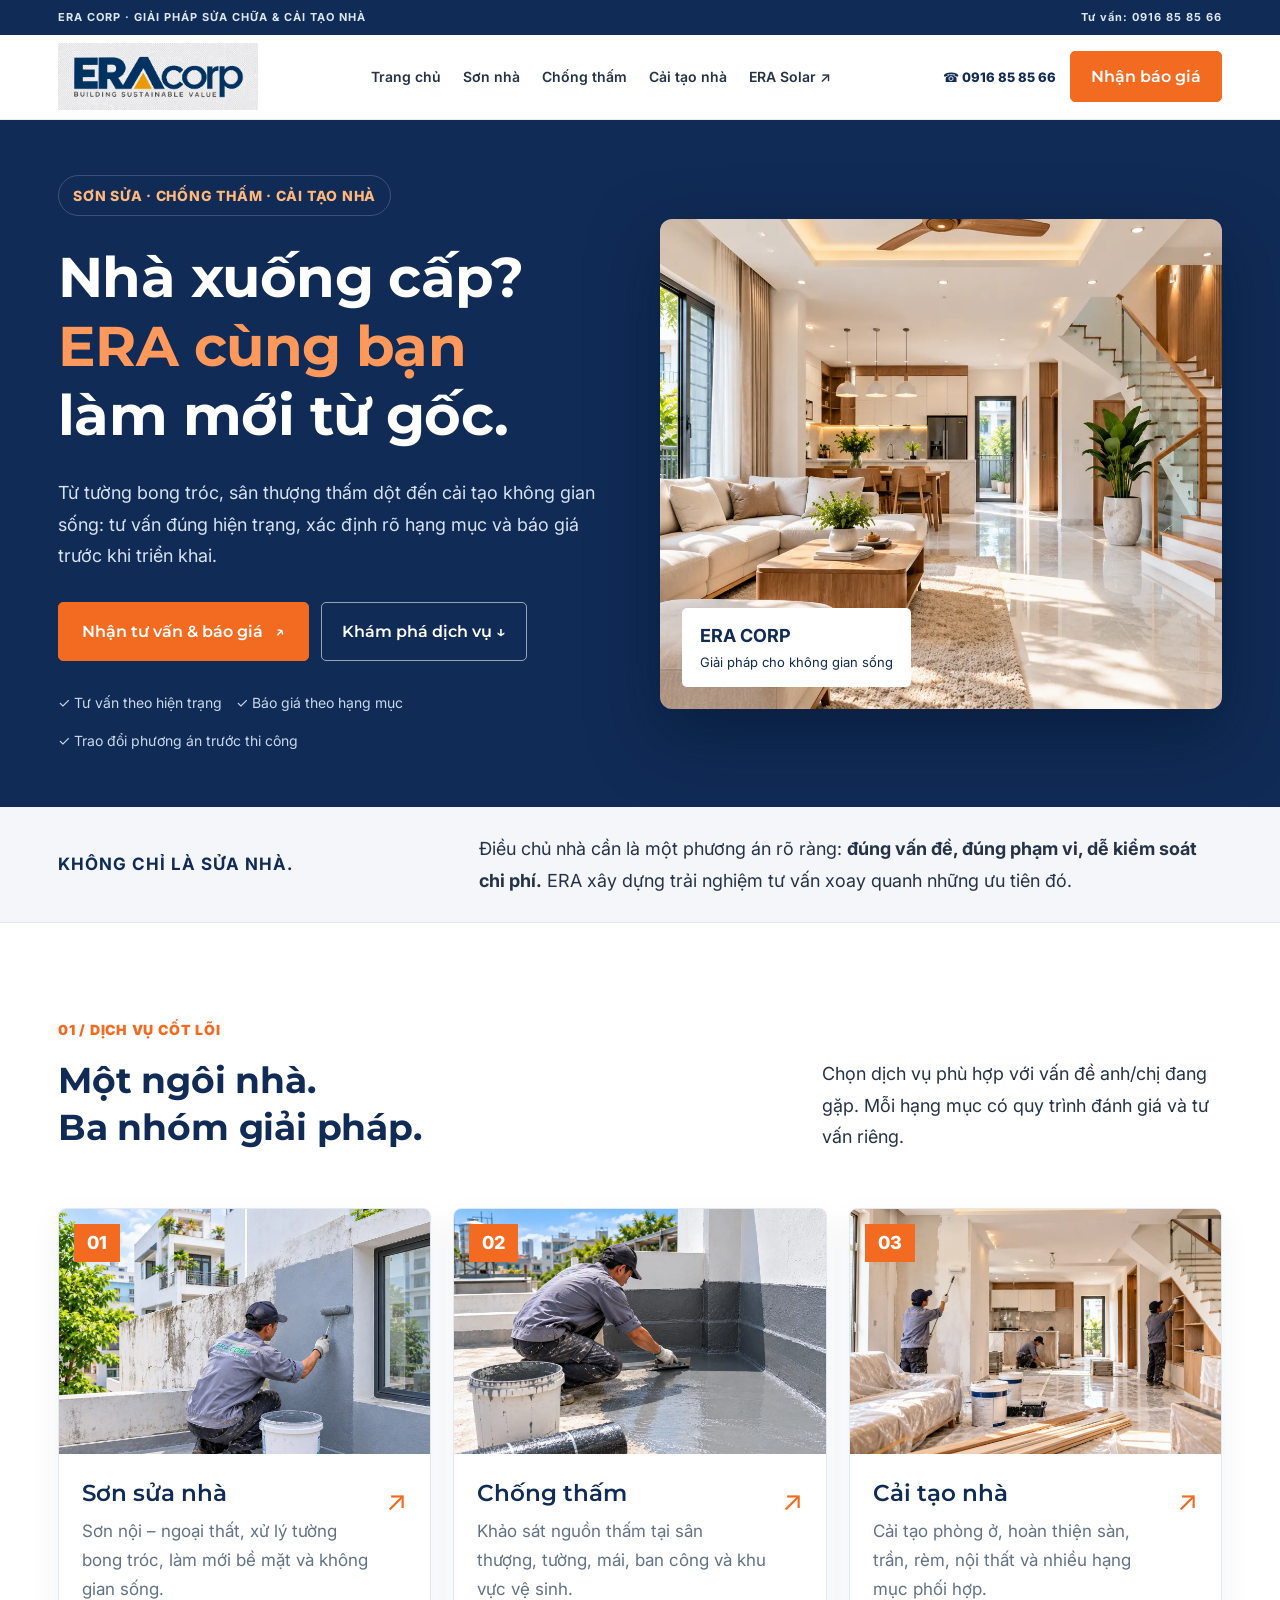
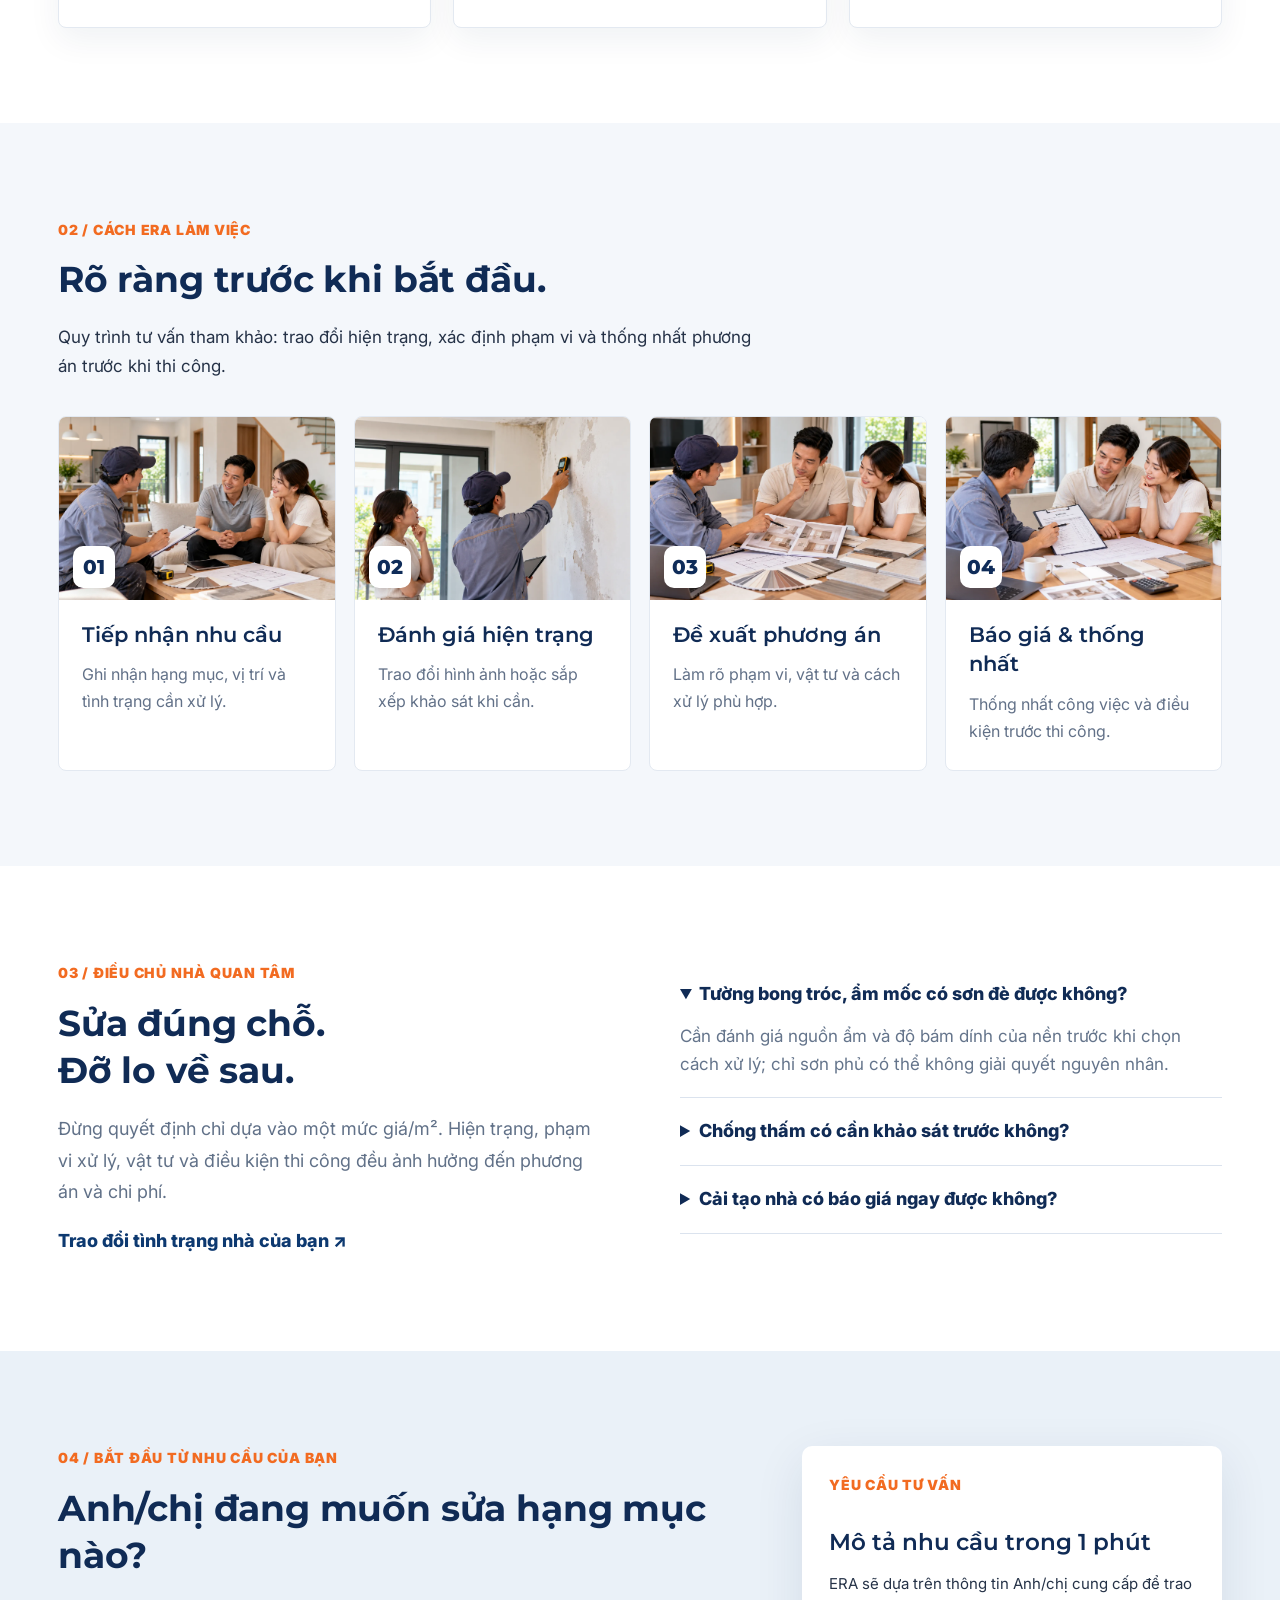
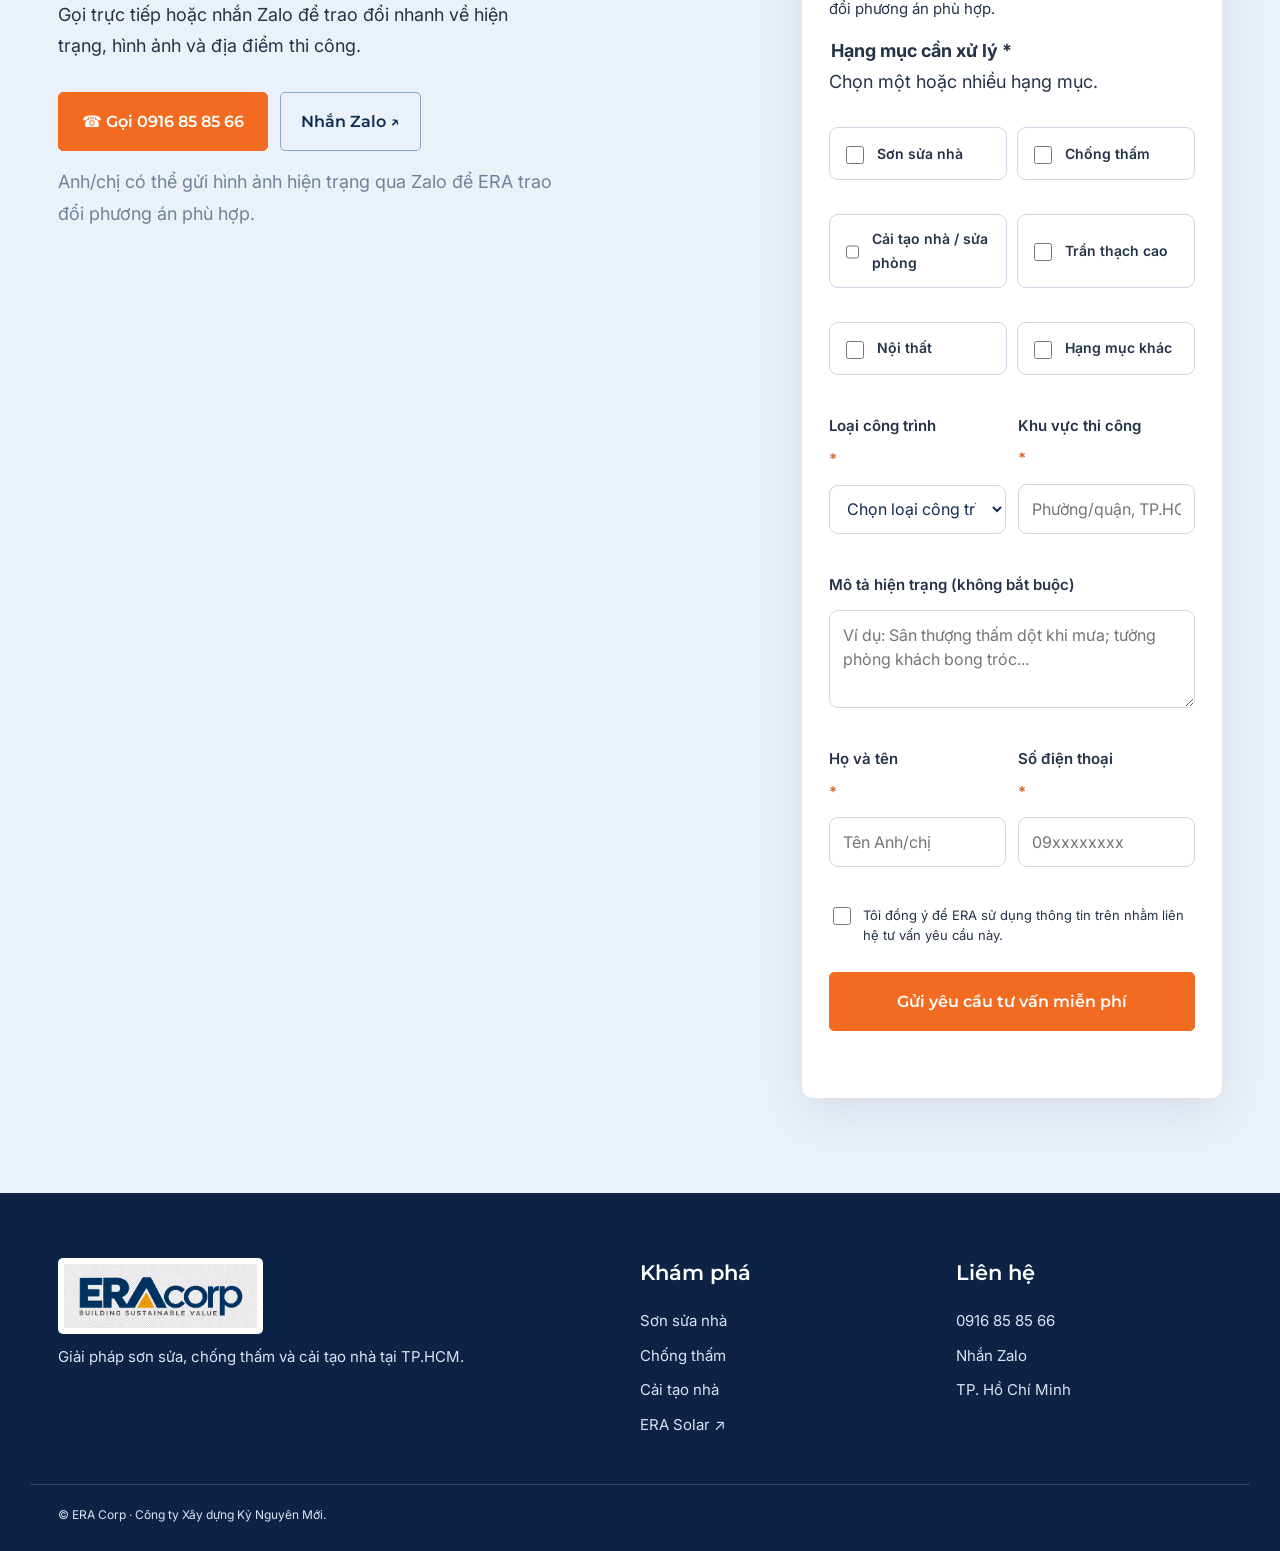
==== commit 44b3b7b7: "Refresh stylesheet cache for ERAcorp logo" ====
--- a/index.html
+++ b/index.html
@@ -1,4 +1,4 @@
-<!doctype html><html lang="vi"><head><!-- Google Tag Manager --><script>(function(w,d,s,l,i){w[l]=w[l]||[];w[l].push({'gtm.start':new Date().getTime(),event:'gtm.js'});var f=d.getElementsByTagName(s)[0],j=d.createElement(s),dl=l!='dataLayer'?'&l='+l:'';j.async=true;j.src='https://www.googletagmanager.com/gtm.js?id='+i+dl;f.parentNode.insertBefore(j,f);})(window,document,'script','dataLayer','GTM-TDH3HC92');</script><!-- End Google Tag Manager --><meta charset="utf-8"><meta name="viewport" content="width=device-width,initial-scale=1"><meta name="description" content="ERA Corp - tư vấn sơn sửa nhà, chống thấm và cải tạo nhà tại TP.HCM. Trao đổi hiện trạng, nhận phương án và báo giá theo hạng mục."><title>ERA Corp | Sơn sửa, Chống thấm & Cải tạo nhà TP.HCM</title><link rel="stylesheet" href="./assets/css/style.css?v=20261026btnfix1"><link rel="preconnect" href="https://fonts.googleapis.com"><link rel="preconnect" href="https://fonts.gstatic.com" crossorigin><link href="https://fonts.googleapis.com/css2?family=Inter:wght@400;500;600;700;800&family=Montserrat:wght@600;700;800;900&display=swap" rel="stylesheet"><link rel="icon" type="image/png" sizes="512x512" href="./assets/Biểu tượng chữ A hình học xanh navy.png"><link rel="apple-touch-icon" sizes="180x180" href="./assets/Biểu tượng chữ A vàng trên nền xanh tím than.png"></head><body><!-- Google Tag Manager (noscript) --><noscript><iframe src="https://www.googletagmanager.com/ns.html?id=GTM-TDH3HC92" height="0" width="0" style="display:none;visibility:hidden"></iframe></noscript><!-- End Google Tag Manager (noscript) -->
+<!doctype html><html lang="vi"><head><!-- Google Tag Manager --><script>(function(w,d,s,l,i){w[l]=w[l]||[];w[l].push({'gtm.start':new Date().getTime(),event:'gtm.js'});var f=d.getElementsByTagName(s)[0],j=d.createElement(s),dl=l!='dataLayer'?'&l='+l:'';j.async=true;j.src='https://www.googletagmanager.com/gtm.js?id='+i+dl;f.parentNode.insertBefore(j,f);})(window,document,'script','dataLayer','GTM-TDH3HC92');</script><!-- End Google Tag Manager --><meta charset="utf-8"><meta name="viewport" content="width=device-width,initial-scale=1"><meta name="description" content="ERA Corp - tư vấn sơn sửa nhà, chống thấm và cải tạo nhà tại TP.HCM. Trao đổi hiện trạng, nhận phương án và báo giá theo hạng mục."><title>ERA Corp | Sơn sửa, Chống thấm & Cải tạo nhà TP.HCM</title><link rel="stylesheet" href="./assets/css/style.css?v=20261027eralogo1"><link rel="preconnect" href="https://fonts.googleapis.com"><link rel="preconnect" href="https://fonts.gstatic.com" crossorigin><link href="https://fonts.googleapis.com/css2?family=Inter:wght@400;500;600;700;800&family=Montserrat:wght@600;700;800;900&display=swap" rel="stylesheet"><link rel="icon" type="image/png" sizes="512x512" href="./assets/Biểu tượng chữ A hình học xanh navy.png"><link rel="apple-touch-icon" sizes="180x180" href="./assets/Biểu tượng chữ A vàng trên nền xanh tím than.png"></head><body><!-- Google Tag Manager (noscript) --><noscript><iframe src="https://www.googletagmanager.com/ns.html?id=GTM-TDH3HC92" height="0" width="0" style="display:none;visibility:hidden"></iframe></noscript><!-- End Google Tag Manager (noscript) -->
 <div class="topstrip"><div class="wrap topinner"><span>ERA CORP · GIẢI PHÁP SỬA CHỮA & CẢI TẠO NHÀ</span><a href="tel:0916858566">Tư vấn: 0916 85 85 66</a></div></div>
 <header class="header"><div class="wrap nav"><a class="brandmark" href="./"><picture class="era-logo-picture"><source media="(max-width:780px)" srcset="./assets/Logo ERAcorp với tam giác vàng.png"><img class="era-logo-image" src="./assets/Logo ERAcorp với tam giác vàng (1).png" alt="ERAcorp — Building Sustainable Value" width="600" height="200" decoding="async"></picture></a><nav class="links" id="era-navigation"><a href="./">Trang chủ</a><a href="./son-nha/">Sơn nhà</a><a href="./chong-tham/">Chống thấm</a><a href="./cai-tao-nha/">Cải tạo nhà</a><a href="https://solar.eracorp.vn/" target="_blank" rel="noopener noreferrer">ERA Solar ↗</a></nav><div class="navright"><a class="navphone" href="tel:0916858566">☎ 0916 85 85 66</a><a class="btn" href="#tu-van">Nhận báo giá</a><button class="menu-toggle" type="button" aria-label="Mở menu" aria-expanded="false" aria-controls="era-navigation">☰</button></div></div></header>
 <main><section class="newhero"><div class="wrap herowrap"><div class="hero-copy"><div class="pill">SƠN SỬA · CHỐNG THẤM · CẢI TẠO NHÀ</div><h1>Nhà xuống cấp?<br><em>ERA cùng bạn</em><br>làm mới từ gốc.</h1><p class="hero-desc">Từ tường bong tróc, sân thượng thấm dột đến cải tạo không gian sống: tư vấn đúng hiện trạng, xác định rõ hạng mục và báo giá trước khi triển khai.</p><div class="hero-buttons"><a class="btn btn-large" href="#tu-van">Nhận tư vấn & báo giá <span>↗</span></a><a class="btn btn-ghost" href="#dich-vu">Khám phá dịch vụ ↓</a></div><div class="trustline"><span>✓ Tư vấn theo hiện trạng</span><span>✓ Báo giá theo hạng mục</span><span>✓ Trao đổi phương án trước thi công</span></div></div><div class="hero-photo"><img width="1600" height="900" src="./assets/Phòng khách hiện đại ngập nắng (1).webp" alt="Không gian nhà phố Việt Nam sáng thoáng sau cải tạo" loading="eager"><div class="photo-tag"><b>ERA CORP</b><span>Giải pháp cho không gian sống</span></div></div></div></section>
--- a/assets/css/style.css
+++ b/assets/css/style.css
@@ -18,3 +18,13 @@
 .era-request-form{display:grid;gap:14px}.era-request-form h3{margin:0}.era-request-form .form-intro{font-size:15px;line-height:1.65;margin:0}.era-request-form label{display:grid;gap:7px;font-size:15px;font-weight:600}.era-request-form label>span[aria-hidden]{color:#db6023}.era-request-form input:not([type=checkbox]),.era-request-form select,.era-request-form textarea{width:100%;min-width:0;border:1px solid #ccd6e2;border-radius:9px;padding:12px 13px;background:white;color:#132c4f;font:400 16px/1.5 Inter,Arial,sans-serif}.era-request-form input:focus-visible,.era-request-form select:focus-visible,.era-request-form textarea:focus-visible{outline:2px solid #f26b21;outline-offset:2px}.era-request-form .form-two-col{display:grid;grid-template-columns:1fr 1fr;gap:12px}.era-request-form .form-consent{display:flex;align-items:flex-start;gap:9px;font-size:13px;font-weight:400;line-height:1.55}.era-request-form .form-consent input{width:18px;height:18px;flex:0 0 18px;margin-top:2px}.era-request-form .form-feedback{font-size:13px;line-height:1.6;margin:0}.era-request-form .form-handoff{display:grid;gap:10px;padding:14px;border:1px solid #cbd7e4;border-radius:12px;background:#f5f8fc}.era-request-form .form-handoff[hidden]{display:none}.era-request-form .form-handoff p{margin:0;font-size:14px;line-height:1.6}.era-request-form .form-handoff textarea{font-size:14px}.era-request-form .form-handoff .btn{text-align:center}@media(max-width:600px){.era-request-form .form-two-col{grid-template-columns:1fr}}
 
 .service-picks{border:0;padding:0;margin:0}.service-picks legend{font-weight:700}.service-picks-grid{display:grid;grid-template-columns:1fr 1fr;gap:10px}.era-request-form .service-picks-grid label{display:flex;align-items:center;gap:10px;padding:12px;border:1px solid #ccd6e2;border-radius:9px;background:white;font-size:14px;cursor:pointer}.service-picks-grid input{width:18px;height:18px;accent-color:#f26b21}.service-picks-grid label:has(input:checked){border-color:#f26b21;background:#fff7f1}@media(max-width:480px){.service-picks-grid{grid-template-columns:1fr}}
+
+/* ERAcorp identity: responsive logos, preserving existing navigation layout */
+.brandmark:has(.era-logo-picture),.era-logo-link{display:inline-flex;align-items:center;flex:0 0 auto;line-height:1}
+.era-logo-picture{display:block;width:200px;max-width:100%}
+.era-logo-image{display:block;width:100%;height:auto;max-height:68px;object-fit:contain;object-position:left center}
+.footer .era-logo-picture{background:#fff;border-radius:5px;padding:6px;width:205px}
+.footer .era-logo-image{max-height:68px}
+@media(max-width:1050px){.era-logo-picture{width:174px}}
+@media(max-width:780px){.era-logo-picture{width:150px}.era-logo-image{max-height:52px}.footer .era-logo-picture{width:170px}}
+@media(max-width:390px){.era-logo-picture{width:134px}}
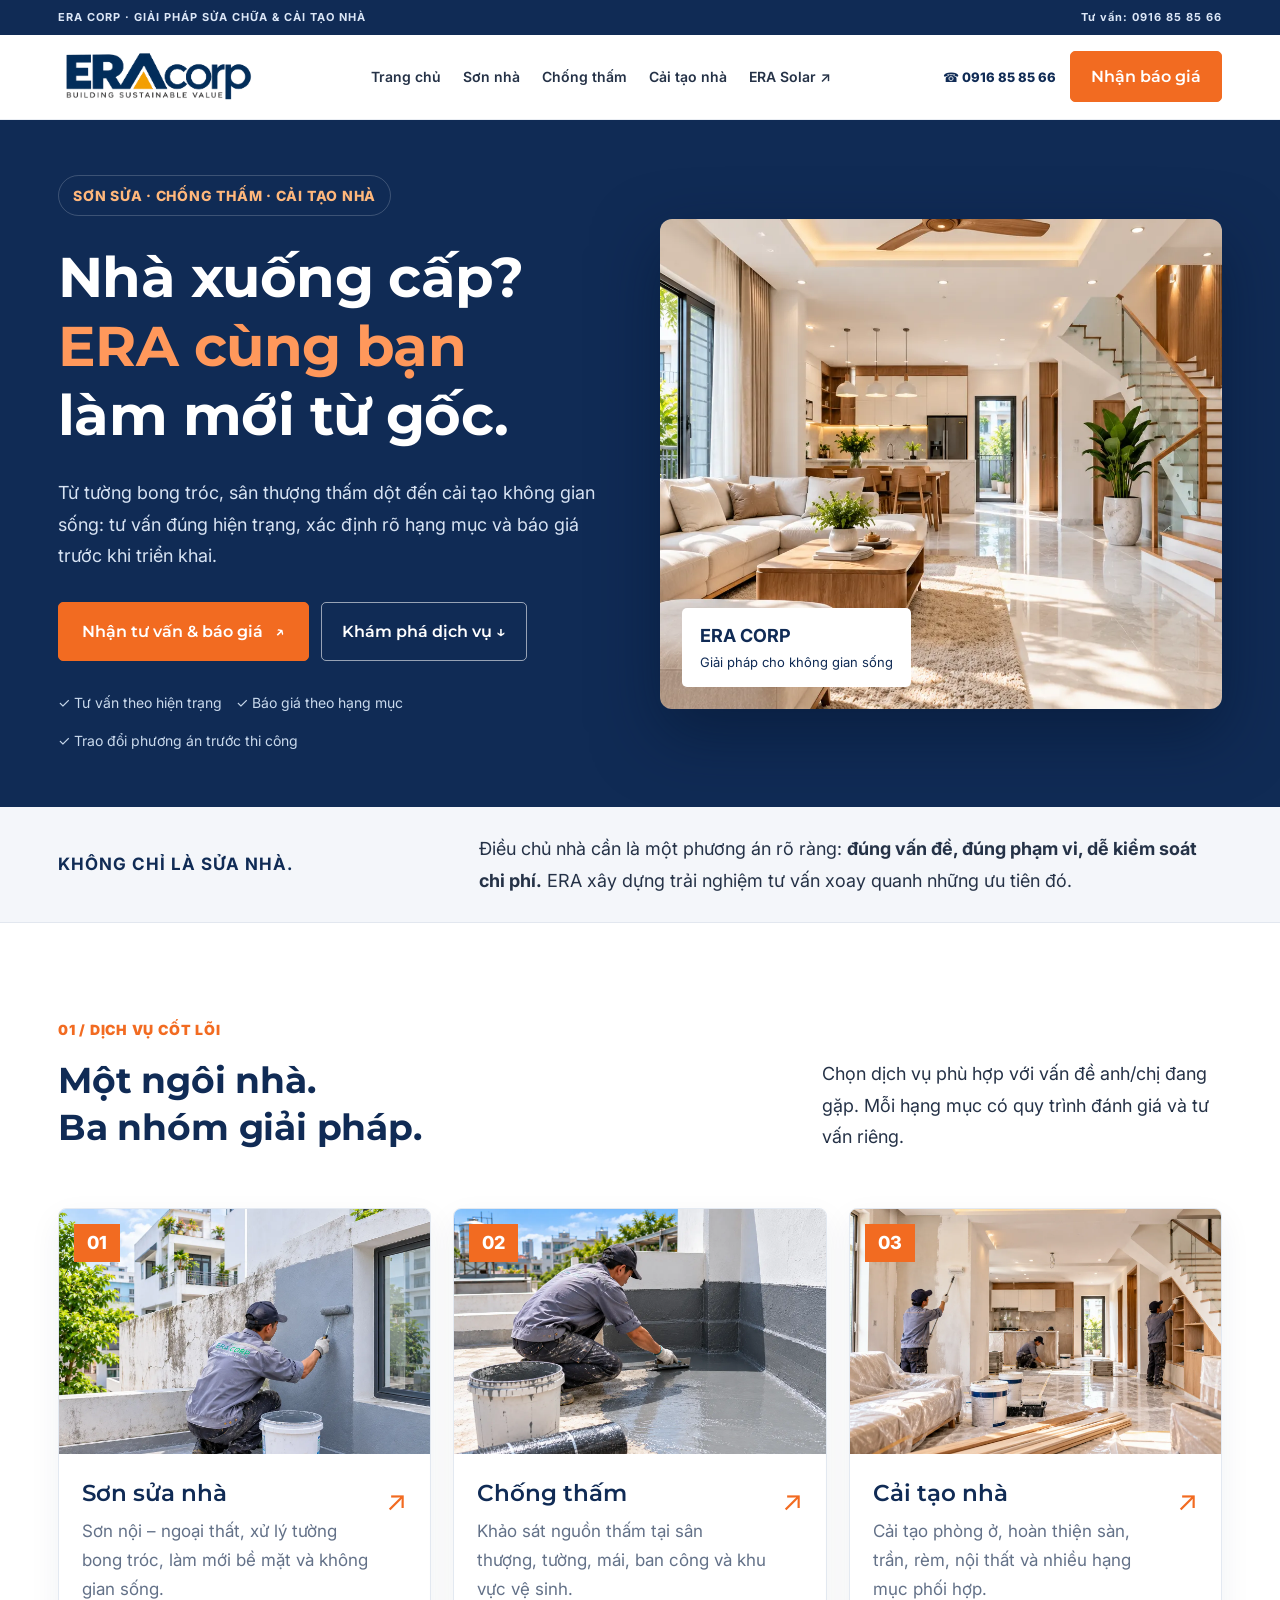
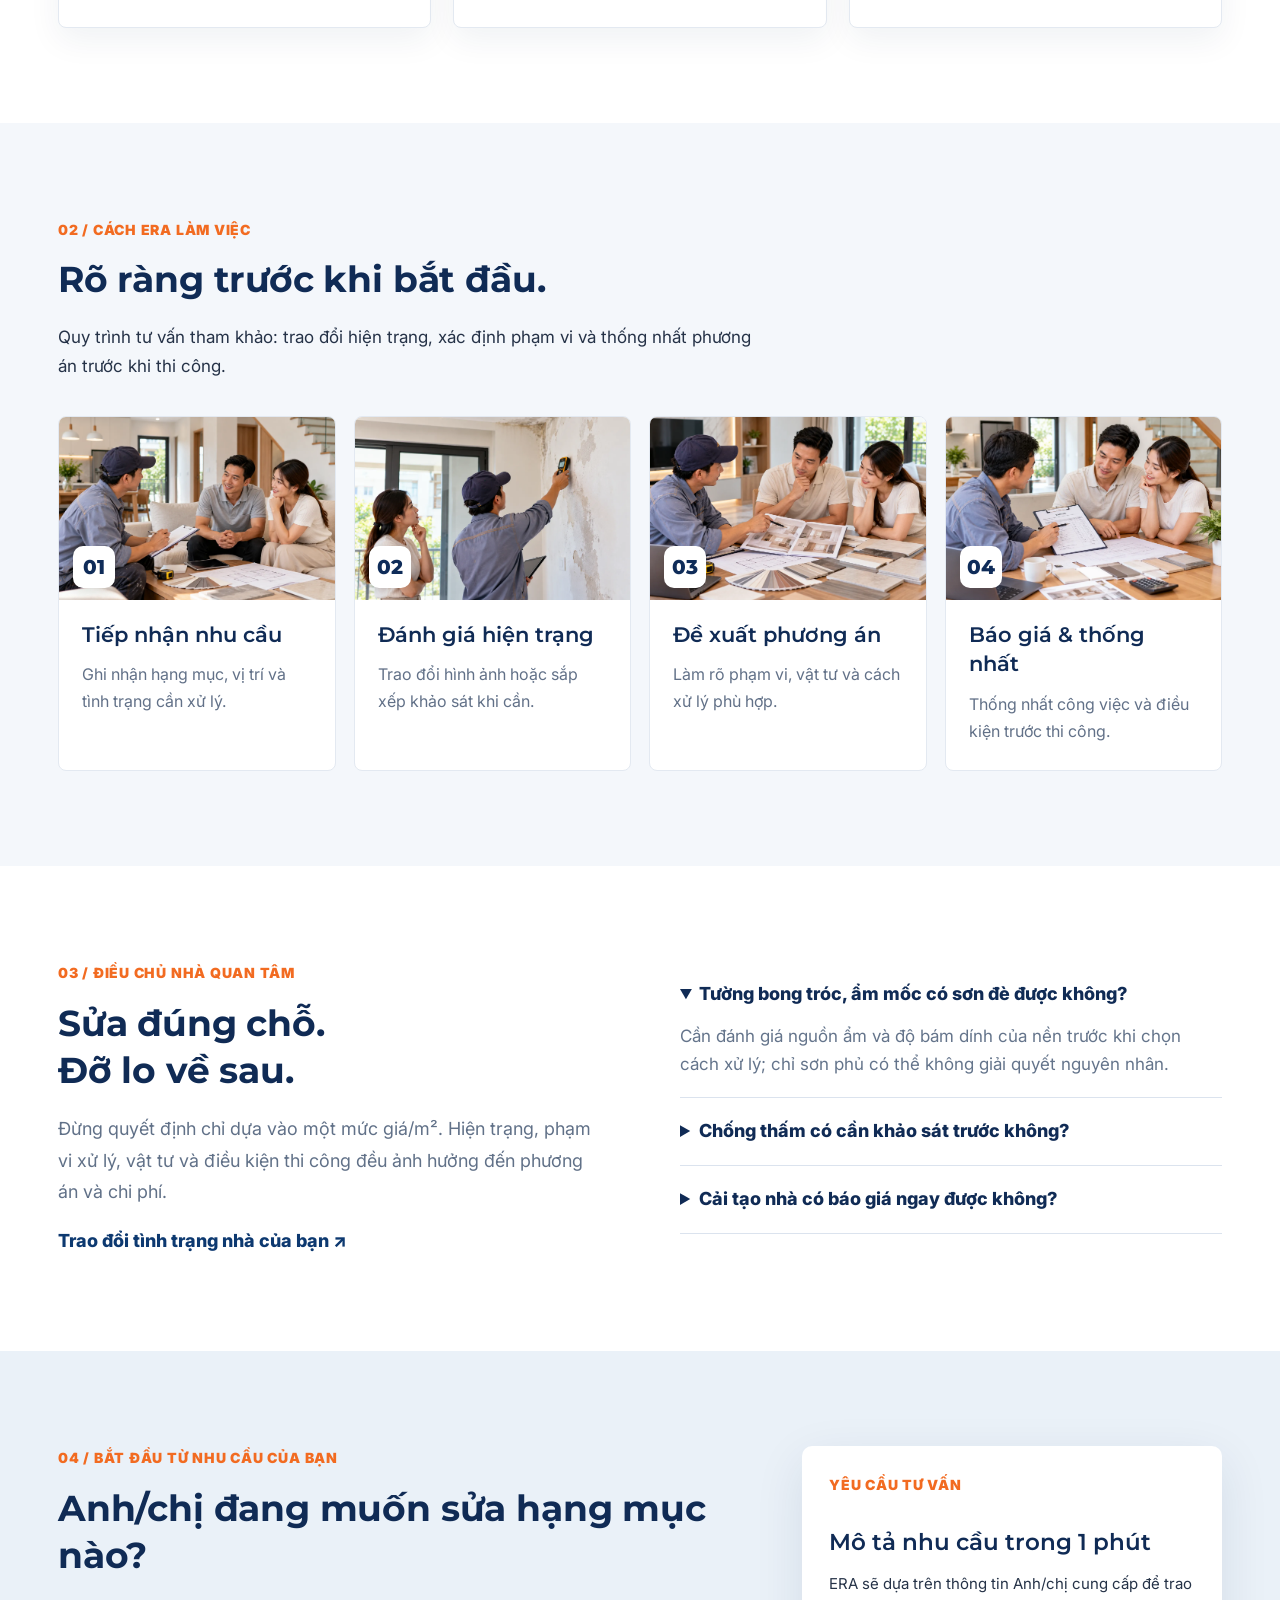
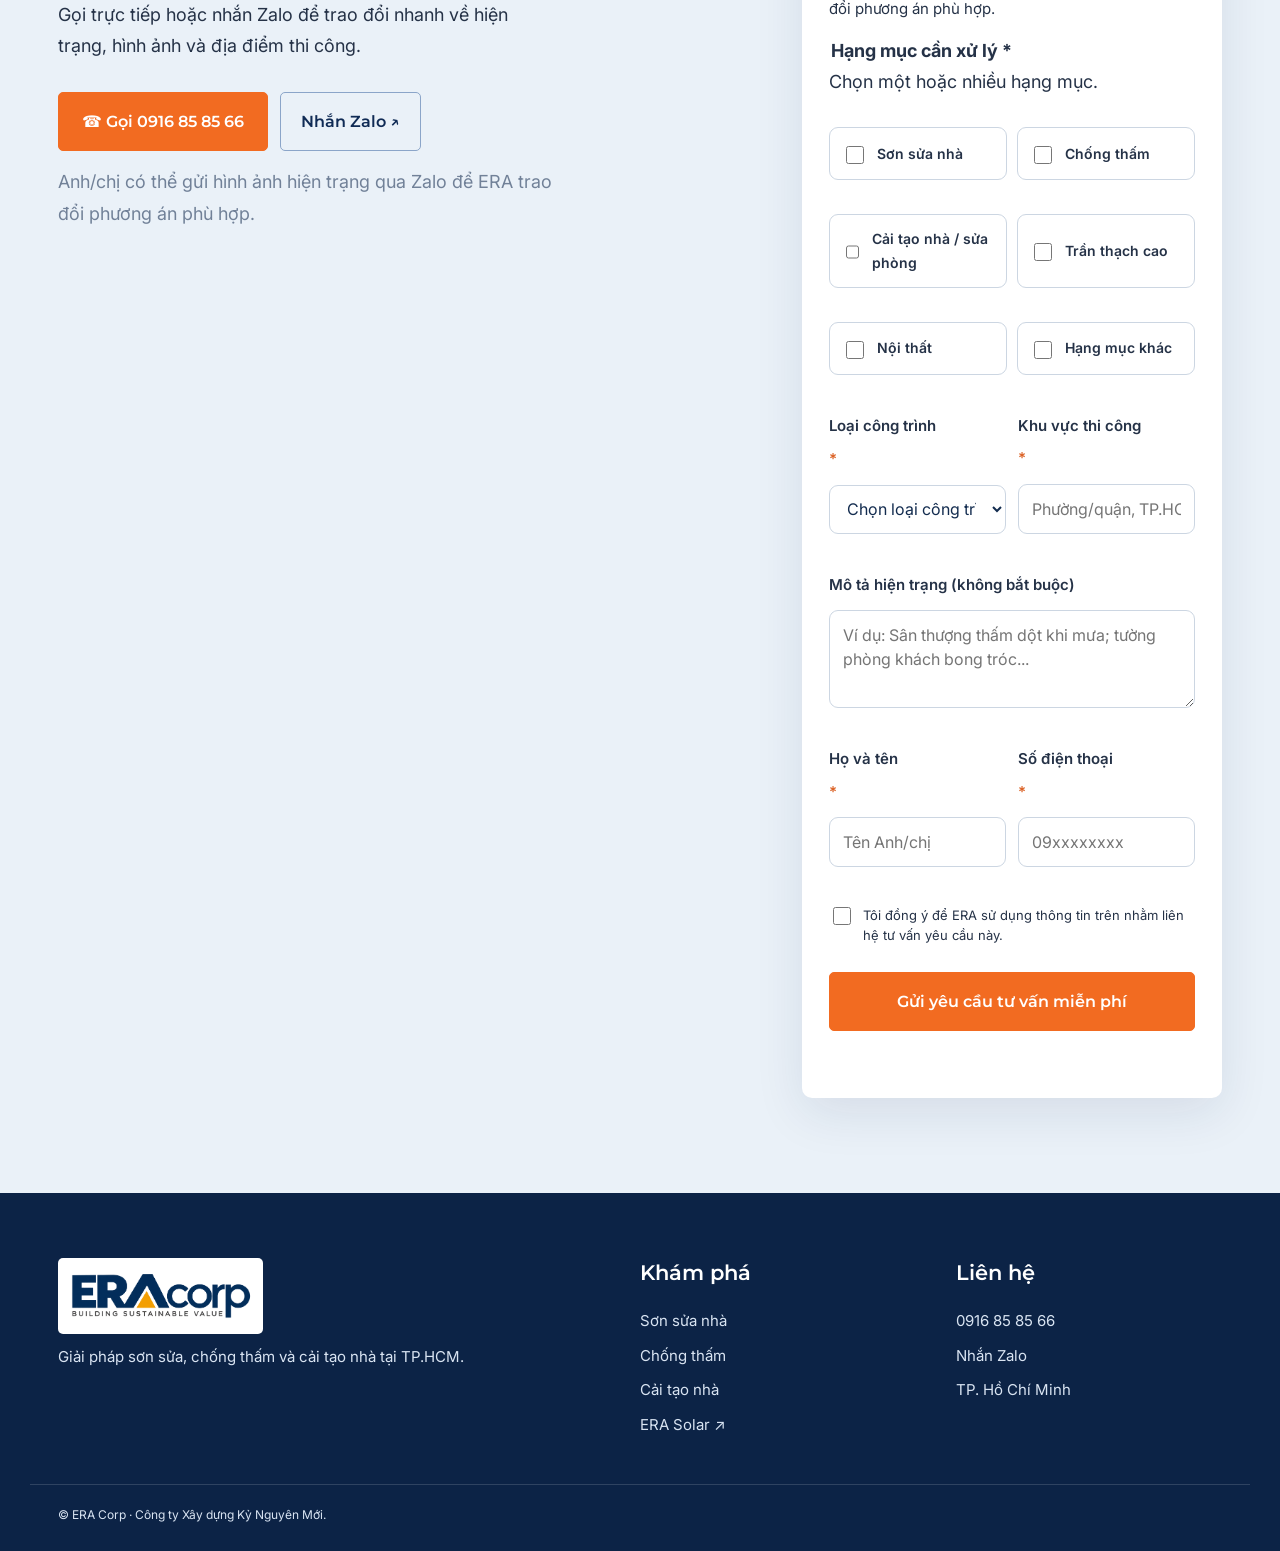
==== commit 092add13: "Use new transparent ERAcorp desktop and mobile logos" ====
--- a/index.html
+++ b/index.html
@@ -1,6 +1,6 @@
 <!doctype html><html lang="vi"><head><!-- Google Tag Manager --><script>(function(w,d,s,l,i){w[l]=w[l]||[];w[l].push({'gtm.start':new Date().getTime(),event:'gtm.js'});var f=d.getElementsByTagName(s)[0],j=d.createElement(s),dl=l!='dataLayer'?'&l='+l:'';j.async=true;j.src='https://www.googletagmanager.com/gtm.js?id='+i+dl;f.parentNode.insertBefore(j,f);})(window,document,'script','dataLayer','GTM-TDH3HC92');</script><!-- End Google Tag Manager --><meta charset="utf-8"><meta name="viewport" content="width=device-width,initial-scale=1"><meta name="description" content="ERA Corp - tư vấn sơn sửa nhà, chống thấm và cải tạo nhà tại TP.HCM. Trao đổi hiện trạng, nhận phương án và báo giá theo hạng mục."><title>ERA Corp | Sơn sửa, Chống thấm & Cải tạo nhà TP.HCM</title><link rel="stylesheet" href="./assets/css/style.css?v=20261027eralogo1"><link rel="preconnect" href="https://fonts.googleapis.com"><link rel="preconnect" href="https://fonts.gstatic.com" crossorigin><link href="https://fonts.googleapis.com/css2?family=Inter:wght@400;500;600;700;800&family=Montserrat:wght@600;700;800;900&display=swap" rel="stylesheet"><link rel="icon" type="image/png" sizes="512x512" href="./assets/Biểu tượng chữ A hình học xanh navy.png"><link rel="apple-touch-icon" sizes="180x180" href="./assets/Biểu tượng chữ A vàng trên nền xanh tím than.png"></head><body><!-- Google Tag Manager (noscript) --><noscript><iframe src="https://www.googletagmanager.com/ns.html?id=GTM-TDH3HC92" height="0" width="0" style="display:none;visibility:hidden"></iframe></noscript><!-- End Google Tag Manager (noscript) -->
 <div class="topstrip"><div class="wrap topinner"><span>ERA CORP · GIẢI PHÁP SỬA CHỮA & CẢI TẠO NHÀ</span><a href="tel:0916858566">Tư vấn: 0916 85 85 66</a></div></div>
-<header class="header"><div class="wrap nav"><a class="brandmark" href="./"><picture class="era-logo-picture"><source media="(max-width:780px)" srcset="./assets/Logo ERAcorp với tam giác vàng.png"><img class="era-logo-image" src="./assets/Logo ERAcorp với tam giác vàng (1).png" alt="ERAcorp — Building Sustainable Value" width="600" height="200" decoding="async"></picture></a><nav class="links" id="era-navigation"><a href="./">Trang chủ</a><a href="./son-nha/">Sơn nhà</a><a href="./chong-tham/">Chống thấm</a><a href="./cai-tao-nha/">Cải tạo nhà</a><a href="https://solar.eracorp.vn/" target="_blank" rel="noopener noreferrer">ERA Solar ↗</a></nav><div class="navright"><a class="navphone" href="tel:0916858566">☎ 0916 85 85 66</a><a class="btn" href="#tu-van">Nhận báo giá</a><button class="menu-toggle" type="button" aria-label="Mở menu" aria-expanded="false" aria-controls="era-navigation">☰</button></div></div></header>
+<header class="header"><div class="wrap nav"><a class="brandmark" href="./"><picture class="era-logo-picture"><source media="(max-width:780px)" srcset="./assets/Logo Eracorp Mobile nền trong suốt.png"><img class="era-logo-image" src="./assets/Logo Eracorp Destop nền trong suốt.png" alt="ERAcorp — Building Sustainable Value" width="600" height="200" decoding="async"></picture></a><nav class="links" id="era-navigation"><a href="./">Trang chủ</a><a href="./son-nha/">Sơn nhà</a><a href="./chong-tham/">Chống thấm</a><a href="./cai-tao-nha/">Cải tạo nhà</a><a href="https://solar.eracorp.vn/" target="_blank" rel="noopener noreferrer">ERA Solar ↗</a></nav><div class="navright"><a class="navphone" href="tel:0916858566">☎ 0916 85 85 66</a><a class="btn" href="#tu-van">Nhận báo giá</a><button class="menu-toggle" type="button" aria-label="Mở menu" aria-expanded="false" aria-controls="era-navigation">☰</button></div></div></header>
 <main><section class="newhero"><div class="wrap herowrap"><div class="hero-copy"><div class="pill">SƠN SỬA · CHỐNG THẤM · CẢI TẠO NHÀ</div><h1>Nhà xuống cấp?<br><em>ERA cùng bạn</em><br>làm mới từ gốc.</h1><p class="hero-desc">Từ tường bong tróc, sân thượng thấm dột đến cải tạo không gian sống: tư vấn đúng hiện trạng, xác định rõ hạng mục và báo giá trước khi triển khai.</p><div class="hero-buttons"><a class="btn btn-large" href="#tu-van">Nhận tư vấn & báo giá <span>↗</span></a><a class="btn btn-ghost" href="#dich-vu">Khám phá dịch vụ ↓</a></div><div class="trustline"><span>✓ Tư vấn theo hiện trạng</span><span>✓ Báo giá theo hạng mục</span><span>✓ Trao đổi phương án trước thi công</span></div></div><div class="hero-photo"><img width="1600" height="900" src="./assets/Phòng khách hiện đại ngập nắng (1).webp" alt="Không gian nhà phố Việt Nam sáng thoáng sau cải tạo" loading="eager"><div class="photo-tag"><b>ERA CORP</b><span>Giải pháp cho không gian sống</span></div></div></div></section>
 <section class="introline"><div class="wrap intro-grid"><b>KHÔNG CHỈ LÀ SỬA NHÀ.</b><p>Điều chủ nhà cần là một phương án rõ ràng: <strong>đúng vấn đề, đúng phạm vi, dễ kiểm soát chi phí.</strong> ERA xây dựng trải nghiệm tư vấn xoay quanh những ưu tiên đó.</p></div></section>
 <section class="section" id="dich-vu"><div class="wrap"><div class="section-heading"><div><div class="eyebrow">01 / DỊCH VỤ CỐT LÕI</div><h2>Một ngôi nhà.<br>Ba nhóm giải pháp.</h2></div><p>Chọn dịch vụ phù hợp với vấn đề anh/chị đang gặp. Mỗi hạng mục có quy trình đánh giá và tư vấn riêng.</p></div><div class="service-grid">
@@ -10,5 +10,5 @@
 <section class="section process"><div class="wrap"><div class="eyebrow">02 / CÁCH ERA LÀM VIỆC</div><h2>Rõ ràng trước khi bắt đầu.</h2><p class="process-intro">Quy trình tư vấn tham khảo: trao đổi hiện trạng, xác định phạm vi và thống nhất phương án trước khi thi công.</p><div class="steps"><div class="step-card"><div class="step-visual"><img src="./assets/Tư vấn cải tạo nhà hiện đại (1).webp" alt="Tiếp nhận nhu cầu cải tạo sửa chữa nhà" width="1200" height="900" loading="lazy" decoding="async" onerror="this.hidden=true;this.nextElementSibling.hidden=false"><span class="step-image-fallback" hidden><svg viewBox="0 0 24 24" aria-hidden="true" fill="none" stroke="currentColor" stroke-width="1.8" stroke-linecap="round" stroke-linejoin="round"><path d="M7 3h10a2 2 0 0 1 2 2v14a2 2 0 0 1-2 2H7a2 2 0 0 1-2-2V5a2 2 0 0 1 2-2Z"/><path d="M10 17h4M9 7h6M9 11h4"/></svg></span><span class="step-number">01</span></div><h3>Tiếp nhận nhu cầu</h3><p>Ghi nhận hạng mục, vị trí và tình trạng cần xử lý.</p></div><div class="step-card"><div class="step-visual"><img src="./assets/Kiểm tra tường hư hỏng trong nhà.webp" alt="Kỹ thuật viên kiểm tra đánh giá hiện trạng tường nhà" width="1200" height="900" loading="lazy" decoding="async" onerror="this.hidden=true;this.nextElementSibling.hidden=false"><span class="step-image-fallback" hidden><svg viewBox="0 0 24 24" aria-hidden="true" fill="none" stroke="currentColor" stroke-width="1.8" stroke-linecap="round" stroke-linejoin="round"><path d="M3 20l6-6M10 4a7 7 0 1 1 0 14 7 7 0 0 1 0-14Z"/><path d="M7 11l2 2 4-5"/></svg></span><span class="step-number">02</span></div><h3>Đánh giá hiện trạng</h3><p>Trao đổi hình ảnh hoặc sắp xếp khảo sát khi cần.</p></div><div class="step-card"><div class="step-visual"><img src="./assets/Tư vấn thiết kế nội thất hiện đại.webp" alt="Trao đổi phương án cải tạo và lựa chọn vật tư" width="1200" height="900" loading="lazy" decoding="async" onerror="this.hidden=true;this.nextElementSibling.hidden=false"><span class="step-image-fallback" hidden><svg viewBox="0 0 24 24" aria-hidden="true" fill="none" stroke="currentColor" stroke-width="1.8" stroke-linecap="round" stroke-linejoin="round"><path d="M4 4h16v16H4zM9 4v16M4 10h16M13 14h4M13 17h3"/></svg></span><span class="step-number">03</span></div><h3>Đề xuất phương án</h3><p>Làm rõ phạm vi, vật tư và cách xử lý phù hợp.</p></div><div class="step-card"><div class="step-visual"><img src="./assets/Tư vấn báo giá cải tạo nhà.webp" alt="Tư vấn báo giá và thống nhất hạng mục thi công" width="1200" height="900" loading="lazy" decoding="async" onerror="this.hidden=true;this.nextElementSibling.hidden=false"><span class="step-image-fallback" hidden><svg viewBox="0 0 24 24" aria-hidden="true" fill="none" stroke="currentColor" stroke-width="1.8" stroke-linecap="round" stroke-linejoin="round"><path d="M6 3h9l4 4v14H6zM15 3v5h4M9 12h7M9 16h7M9 19h4"/></svg></span><span class="step-number">04</span></div><h3>Báo giá & thống nhất</h3><p>Thống nhất công việc và điều kiện trước thi công.</p></div></div></div></section>
 <section class="section pain"><div class="wrap pain-grid"><div><div class="eyebrow">03 / ĐIỀU CHỦ NHÀ QUAN TÂM</div><h2>Sửa đúng chỗ.<br>Đỡ lo về sau.</h2><p>Đừng quyết định chỉ dựa vào một mức giá/m². Hiện trạng, phạm vi xử lý, vật tư và điều kiện thi công đều ảnh hưởng đến phương án và chi phí.</p><a class="textlink" href="#tu-van">Trao đổi tình trạng nhà của bạn ↗</a></div><div class="qa"><details open><summary>Tường bong tróc, ẩm mốc có sơn đè được không?</summary><p>Cần đánh giá nguồn ẩm và độ bám dính của nền trước khi chọn cách xử lý; chỉ sơn phủ có thể không giải quyết nguyên nhân.</p></details><details><summary>Chống thấm có cần khảo sát trước không?</summary><p>Nên xác định đường nước xâm nhập, tình trạng lớp nền và khu vực liên quan trước khi chọn vật liệu.</p></details><details><summary>Cải tạo nhà có báo giá ngay được không?</summary><p>ERA có thể trao đổi phạm vi sơ bộ; báo giá chính xác cần thông tin khối lượng, vật tư và hiện trạng.</p></details></div></div></section>
 <section class="section contact-section" id="tu-van"><div class="wrap contact-grid"><div><div class="eyebrow">04 / BẮT ĐẦU TỪ NHU CẦU CỦA BẠN</div><h2>Anh/chị đang muốn sửa hạng mục nào?</h2><p>Gọi trực tiếp hoặc nhắn Zalo để trao đổi nhanh về hiện trạng, hình ảnh và địa điểm thi công.</p><div class="contact-links"><a class="btn btn-large" href="tel:0916858566" data-contact="phone">☎ Gọi 0916 85 85 66</a><a class="btn btn-ghost-dark" href="https://zalo.me/0916858566" target="_blank" rel="noopener noreferrer" data-contact="zalo">Nhắn Zalo ↗</a></div><p class="small-note">Anh/chị có thể gửi hình ảnh hiện trạng qua Zalo để ERA trao đổi phương án phù hợp.</p></div><form class="lead-form era-request-form" data-lead-form aria-labelledby="lead-form-title"><div class="eyebrow">YÊU CẦU TƯ VẤN</div><h3 id="lead-form-title">Mô tả nhu cầu trong 1 phút</h3><p class="form-intro">ERA sẽ dựa trên thông tin Anh/chị cung cấp để trao đổi phương án phù hợp.</p><fieldset class="service-picks"><legend>Hạng mục cần xử lý *</legend><p>Chọn một hoặc nhiều hạng mục.</p><div class="service-picks-grid"><label><input type="checkbox" name="services" value="Sơn sửa nhà"><span>Sơn sửa nhà</span></label><label><input type="checkbox" name="services" value="Chống thấm"><span>Chống thấm</span></label><label><input type="checkbox" name="services" value="Cải tạo nhà / sửa phòng"><span>Cải tạo nhà / sửa phòng</span></label><label><input type="checkbox" name="services" value="Trần thạch cao"><span>Trần thạch cao</span></label><label><input type="checkbox" name="services" value="Nội thất"><span>Nội thất</span></label><label><input type="checkbox" name="services" value="Hạng mục khác"><span>Hạng mục khác</span></label></div><p data-service-error hidden>Vui lòng chọn ít nhất một hạng mục.</p></fieldset><div class="form-two-col"><label>Loại công trình <span aria-hidden="true">*</span><select name="property_type" required><option value="">Chọn loại công trình</option><option>Nhà phố</option><option>Căn hộ chung cư</option><option>Nhà cấp 4</option><option>Khác</option></select></label><label>Khu vực thi công <span aria-hidden="true">*</span><input name="area" required maxlength="100" placeholder="Phường/quận, TP.HCM" autocomplete="address-level2"></label></div><label>Mô tả hiện trạng (không bắt buộc)<textarea name="message" rows="3" maxlength="1200" placeholder="Ví dụ: Sân thượng thấm dột khi mưa; tường phòng khách bong tróc..."></textarea></label><div class="form-two-col"><label>Họ và tên <span aria-hidden="true">*</span><input name="name" required maxlength="100" autocomplete="name" placeholder="Tên Anh/chị"></label><label>Số điện thoại <span aria-hidden="true">*</span><input name="phone" type="tel" required inputmode="tel" autocomplete="tel" pattern="0[0-9]{9}" title="Nhập 10 chữ số, bắt đầu bằng số 0" placeholder="09xxxxxxxx"></label></div><label class="form-consent"><input type="checkbox" name="consent" required> <span>Tôi đồng ý để ERA sử dụng thông tin trên nhằm liên hệ tư vấn yêu cầu này.</span></label><button type="submit" class="btn btn-large">Gửi yêu cầu tư vấn miễn phí</button><p data-lead-feedback role="status" aria-live="polite" style="margin-top:12px;font-size:14px"></p></form></div></section></main>
-<footer class="footer"><div class="wrap footer-grid"><div><div class="brandmark"><picture class="era-logo-picture"><source media="(max-width:780px)" srcset="./assets/Logo ERAcorp với tam giác vàng.png"><img class="era-logo-image" src="./assets/Logo ERAcorp với tam giác vàng (1).png" alt="ERAcorp — Building Sustainable Value" width="600" height="200" decoding="async"></picture></div><p>Giải pháp sơn sửa, chống thấm và cải tạo nhà tại TP.HCM.</p></div><div><h3>Khám phá</h3><a href="./son-nha/">Sơn sửa nhà</a><a href="./chong-tham/">Chống thấm</a><a href="./cai-tao-nha/">Cải tạo nhà</a><a href="https://solar.eracorp.vn/" target="_blank" rel="noopener noreferrer">ERA Solar ↗</a></div><div><h3>Liên hệ</h3><a href="tel:0916858566">0916 85 85 66</a><a href="https://zalo.me/0916858566" target="_blank" rel="noopener noreferrer">Nhắn Zalo</a><p>TP. Hồ Chí Minh</p></div></div><div class="wrap copyright">© ERA Corp · Công ty Xây dựng Kỷ Nguyên Mới.</div></footer>
+<footer class="footer"><div class="wrap footer-grid"><div><div class="brandmark"><picture class="era-logo-picture"><source media="(max-width:780px)" srcset="./assets/Logo Eracorp Mobile nền trong suốt.png"><img class="era-logo-image" src="./assets/Logo Eracorp Destop nền trong suốt.png" alt="ERAcorp — Building Sustainable Value" width="600" height="200" decoding="async"></picture></div><p>Giải pháp sơn sửa, chống thấm và cải tạo nhà tại TP.HCM.</p></div><div><h3>Khám phá</h3><a href="./son-nha/">Sơn sửa nhà</a><a href="./chong-tham/">Chống thấm</a><a href="./cai-tao-nha/">Cải tạo nhà</a><a href="https://solar.eracorp.vn/" target="_blank" rel="noopener noreferrer">ERA Solar ↗</a></div><div><h3>Liên hệ</h3><a href="tel:0916858566">0916 85 85 66</a><a href="https://zalo.me/0916858566" target="_blank" rel="noopener noreferrer">Nhắn Zalo</a><p>TP. Hồ Chí Minh</p></div></div><div class="wrap copyright">© ERA Corp · Công ty Xây dựng Kỷ Nguyên Mới.</div></footer>
 <div class="mobile-cta"><a href="tel:0916858566" data-contact="phone">☎ Gọi tư vấn</a><a href="https://zalo.me/0916858566" target="_blank" rel="noopener noreferrer" data-contact="zalo">Nhắn Zalo ↗</a></div><script src="./assets/js/main.js?v=20261026popup2" defer></script></body></html>
